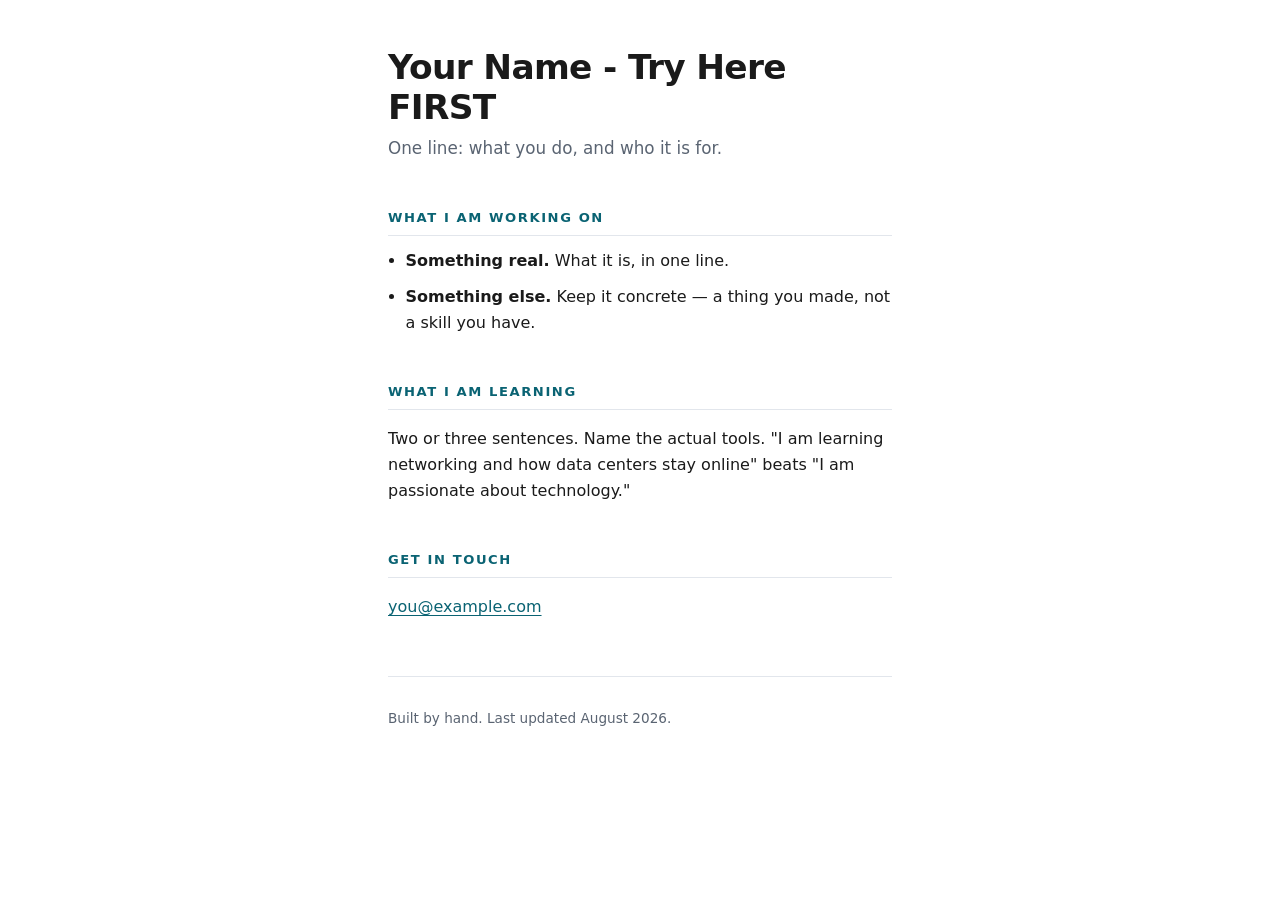
==== index.html @ 91323cbd "Initial commit" ====
<!doctype html>
<html lang="en">

<head>
  <meta charset="utf-8">
  <meta name="viewport" content="width=device-width, initial-scale=1">

  <!-- CHANGE THIS. It is the name on the browser tab, and it is what Google shows. -->
  <title>Your Name — what you build Test</title>

  <!-- CHANGE THIS TOO. One sentence. It is what shows under your link when someone shares it. -->
  <meta name="description" content="One sentence about who you are and what you make.">

  <link rel="stylesheet" href="styles.css">
</head>

<body>

  <header>
    <!-- Exactly ONE h1 on the page. It is your name. -->
    <h1>Your Name - Try Here FIRST</h1>
    <p class="tagline">One line: what you do, and who it is for.</p>
  </header>

  <main>

    <section>
      <h2>What I am working on</h2>
      <ul>
        <li><strong>Something real.</strong> What it is, in one line.</li>
        <li><strong>Something else.</strong> Keep it concrete — a thing you made, not a skill you have.</li>
      </ul>
    </section>

    <section>
      <h2>What I am learning</h2>
      <p>
        Two or three sentences. Name the actual tools. "I am learning networking and how data
        centers stay online" beats "I am passionate about technology."
      </p>
    </section>

    <section>
      <h2>Get in touch</h2>
      <!--
        Put an email you will still control after graduation. If you only have the school one
        today, that is fine — put it in, and change it later. That is what commits are for.
      -->
      <p><a href="mailto:you@example.com">you@example.com</a></p>
    </section>

  </main>

  <footer>
    <p>Built by hand. Last updated <!-- change this when you change the page --> August 2026.</p>
  </footer>

</body>

</html>
---- styles.css ----
/* ============================================================
   styles.css — this is YOURS to change. That is the point.
   Every value below is a decision somebody made. Change one,
   commit, and look at what happened.
   ============================================================ */

/* The custom properties. Change a colour ONCE here and it
   changes everywhere it is used further down. */
:root {
  --ink:        #1a1a1a;   /* body text */
  --muted:      #5a6472;   /* quieter text */
  --accent:     #0a6373;   /* links and rules — make this yours */
  --paper:      #ffffff;
  --line:       #e2e6ec;
  --measure:    34rem;     /* how wide a line of text gets before it wraps */
}

/* A sensible reset. Without border-box, padding makes boxes
   wider than you asked for, and nothing lines up. */
*, *::before, *::after { box-sizing: border-box; }

body {
  margin: 0 auto;
  padding: 3rem 1.25rem 4rem;
  max-width: var(--measure);
  background: var(--paper);
  color: var(--ink);
  font: 1rem/1.65 system-ui, -apple-system, "Segoe UI", Roboto, sans-serif;
}

h1 {
  margin: 0;
  font-size: 2.15rem;
  line-height: 1.15;
  letter-spacing: -0.02em;
}

.tagline {
  margin: 0.5rem 0 0;
  color: var(--muted);
  font-size: 1.05rem;
}

h2 {
  margin: 2.75rem 0 0.75rem;
  padding-bottom: 0.4rem;
  border-bottom: 1px solid var(--line);
  font-size: 0.82rem;
  font-weight: 700;
  letter-spacing: 0.12em;
  text-transform: uppercase;
  color: var(--accent);
}

ul { margin: 0; padding-left: 1.1rem; }
li { margin-bottom: 0.6rem; }

a {
  color: var(--accent);
  text-underline-offset: 3px;
}
a:hover { text-decoration: none; }

footer {
  margin-top: 3.5rem;
  padding-top: 1rem;
  border-top: 1px solid var(--line);
  color: var(--muted);
  font-size: 0.85rem;
}

/* Someone reading this on a phone is the common case, not the
   edge case. Test it there before you call the page done. */
@media (max-width: 30rem) {
  body { padding-top: 2rem; }
  h1   { font-size: 1.8rem; }
}
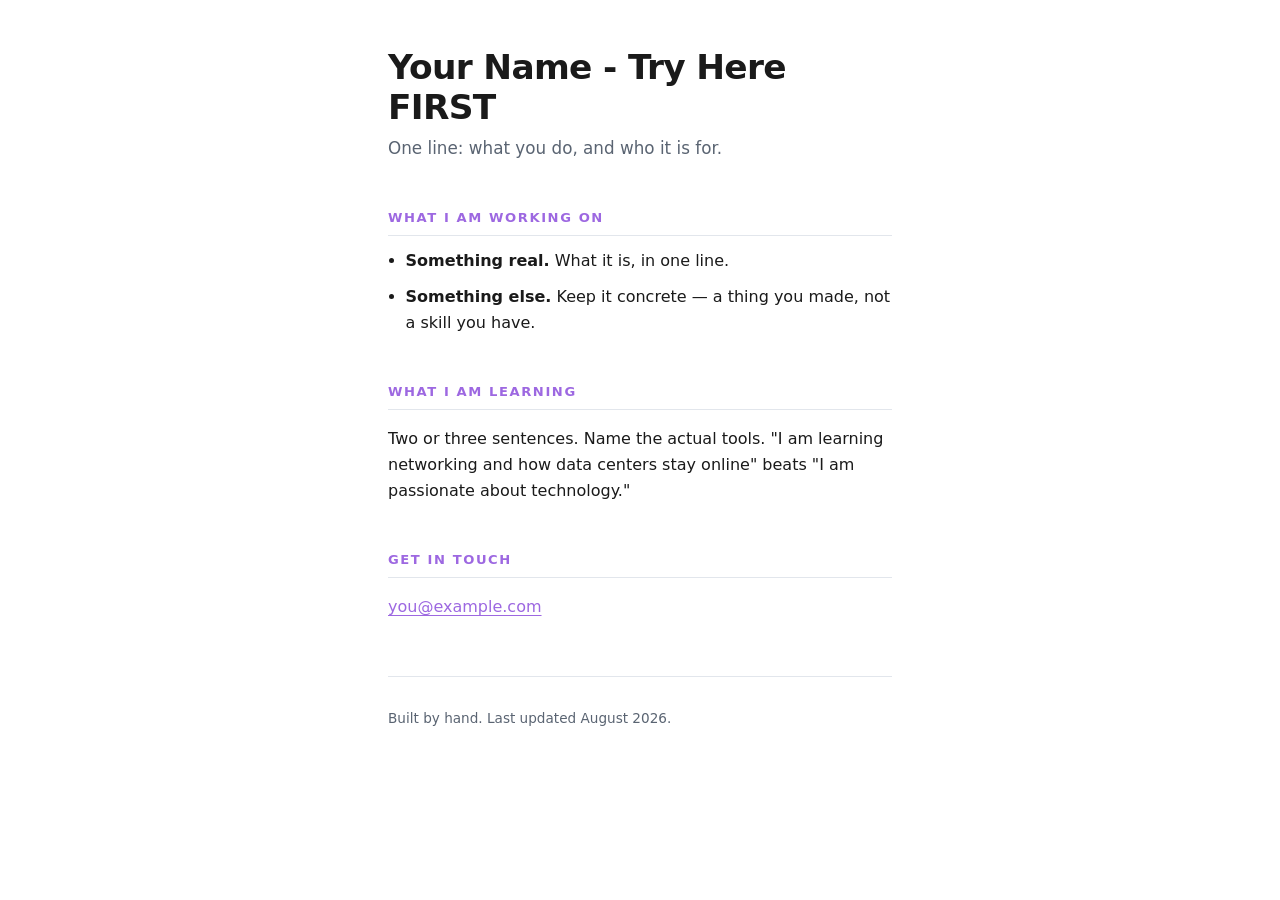
==== commit 01aacd3b: "Changed name on home page" ====
--- a/index.html
+++ b/index.html
@@ -6,7 +6,7 @@
   <meta name="viewport" content="width=device-width, initial-scale=1">
 
   <!-- CHANGE THIS. It is the name on the browser tab, and it is what Google shows. -->
-  <title>Your Name — what you build Test</title>
+  <title>Ivana — what you build Test</title>
 
   <!-- CHANGE THIS TOO. One sentence. It is what shows under your link when someone shares it. -->
   <meta name="description" content="One sentence about who you are and what you make.">
--- a/styles.css
+++ b/styles.css
@@ -9,7 +9,7 @@
 :root {
   --ink:        #1a1a1a;   /* body text */
   --muted:      #5a6472;   /* quieter text */
-  --accent:     #0a6373;   /* links and rules — make this yours */
+  --accent:     #9d68e1;   /* links and rules — make this yours */
   --paper:      #ffffff;
   --line:       #e2e6ec;
   --measure:    34rem;     /* how wide a line of text gets before it wraps */
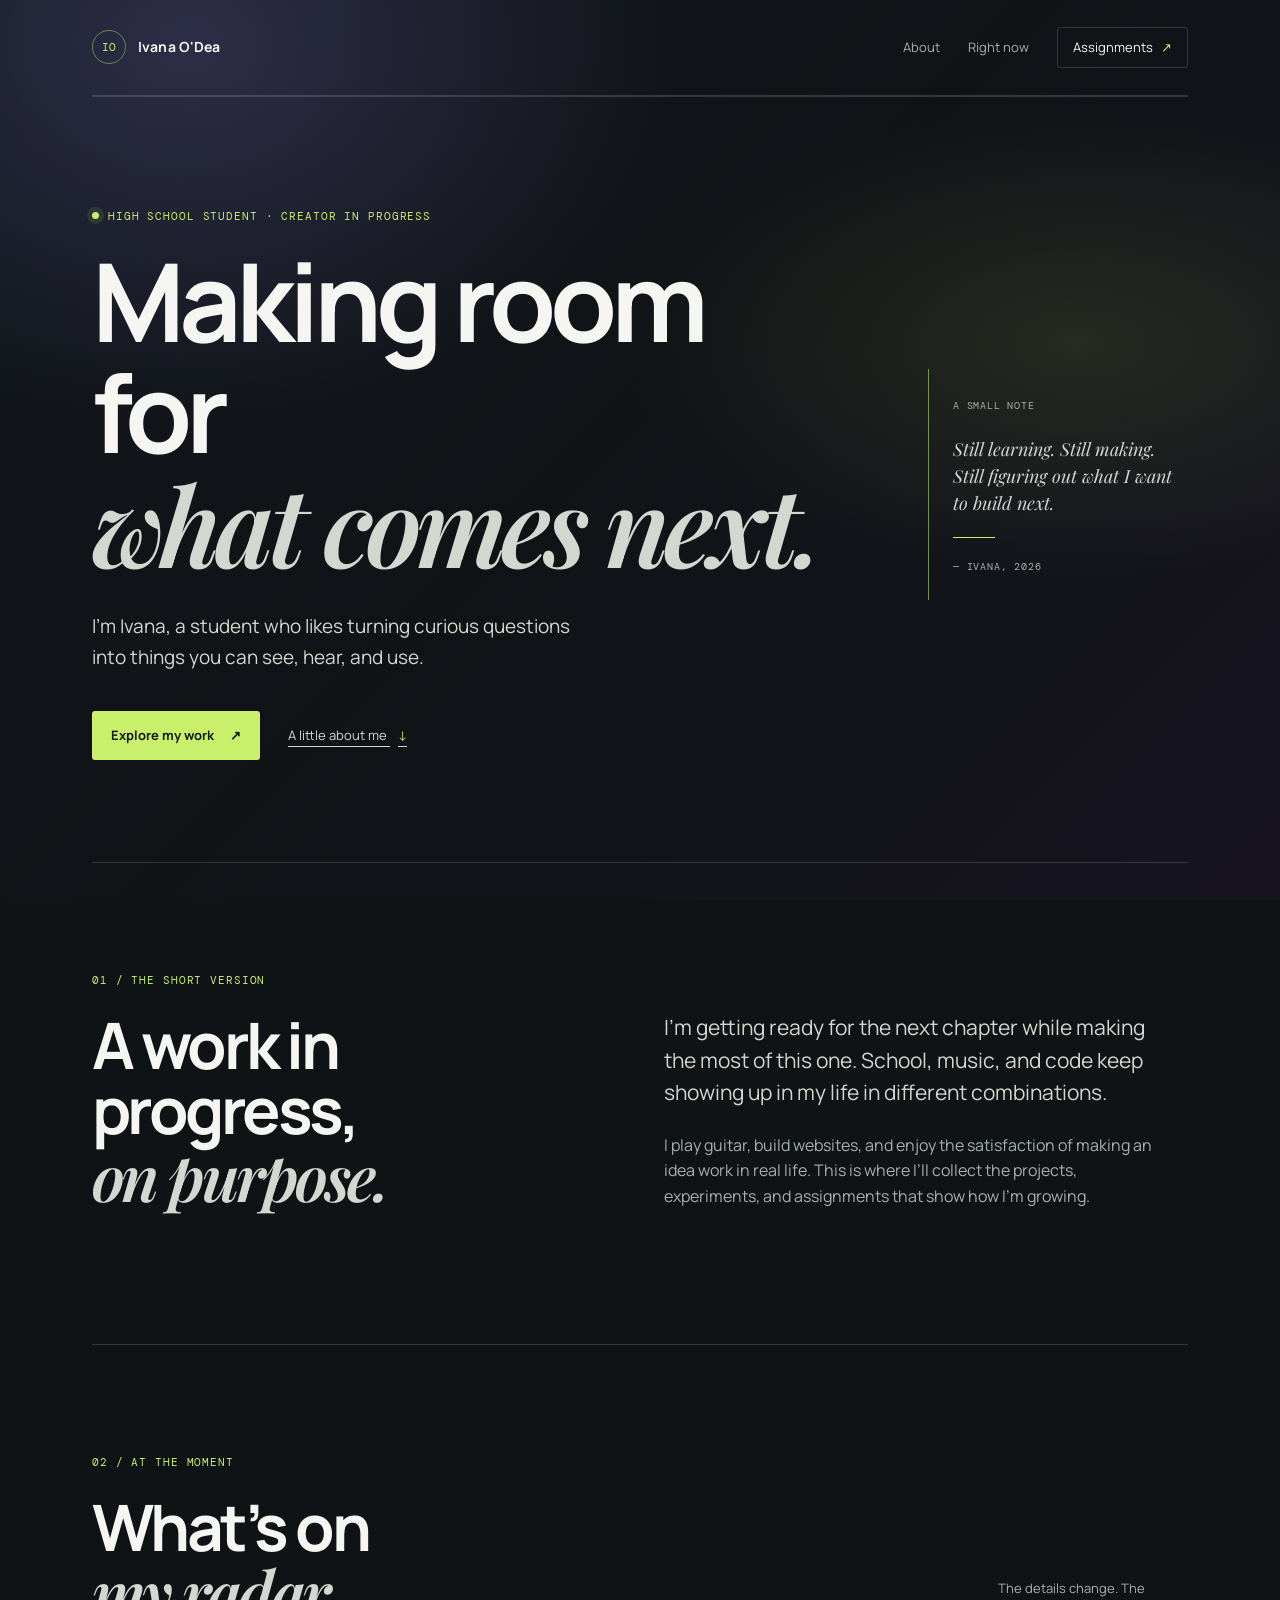
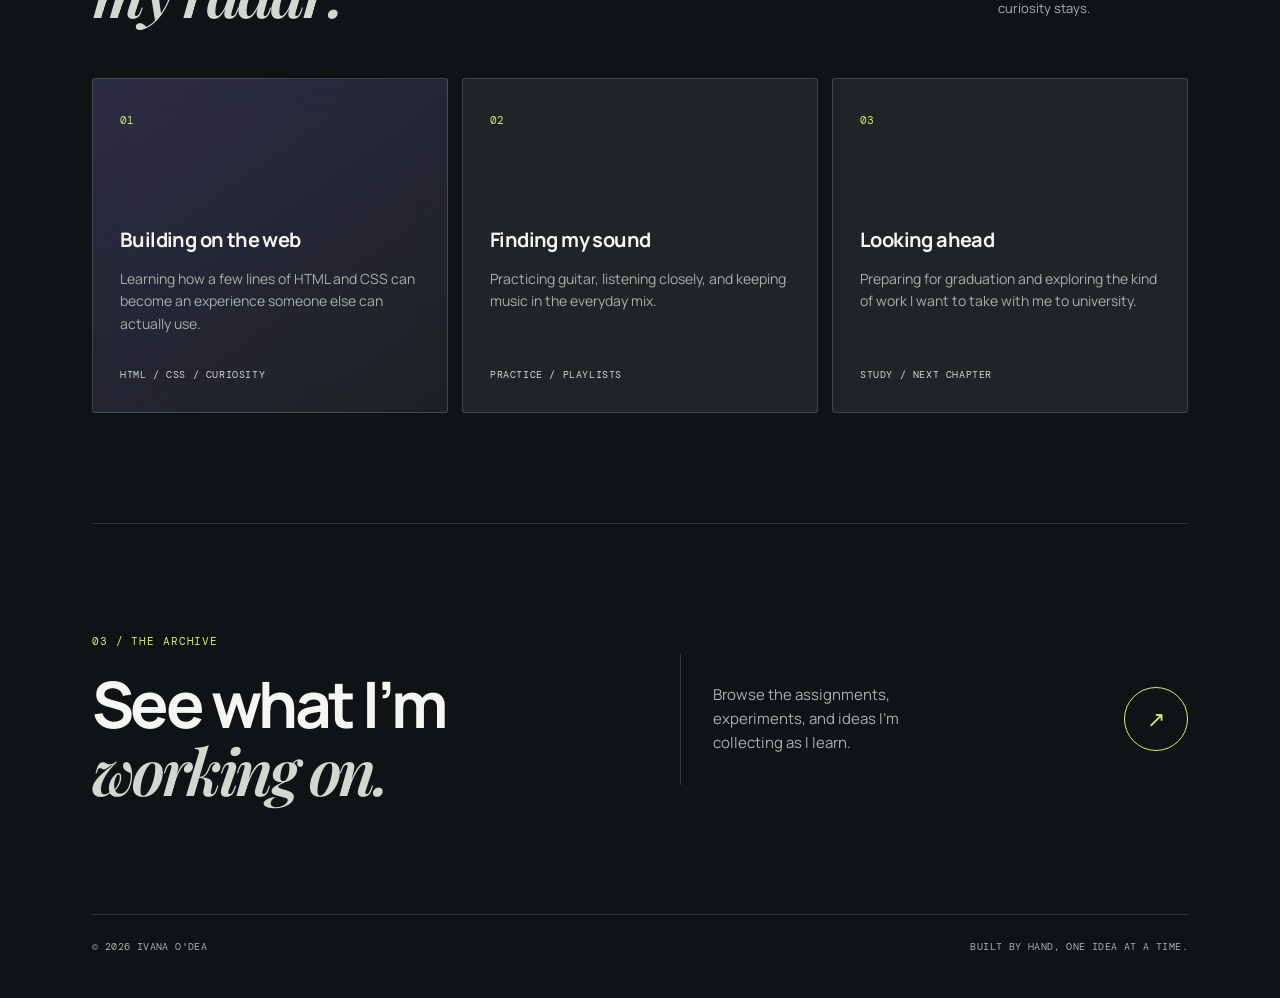
==== commit 9479a7a3: "added liquid class" ====
--- a/index.html
+++ b/index.html
@@ -5,55 +5,110 @@
   <meta charset="utf-8">
   <meta name="viewport" content="width=device-width, initial-scale=1">
 
-  <!-- CHANGE THIS. It is the name on the browser tab, and it is what Google shows. -->
-  <title>Ivana — what you build Test</title>
+  <title>Ivana O'Dea | Student, creator, and lifelong learner</title>
 
-  <!-- CHANGE THIS TOO. One sentence. It is what shows under your link when someone shares it. -->
-  <meta name="description" content="One sentence about who you are and what you make.">
+  <meta name="description"
+    content="The personal portfolio of Ivana O'Dea: a high school student exploring code, music, and creative work.">
 
   <link rel="stylesheet" href="styles.css">
 </head>
 
 <body>
+  <div class="page-shell">
+    <nav class="site-nav" aria-label="Main navigation">
+      <a class="brand" href="index.html" aria-label="Ivana O'Dea home">
+        <span class="brand-mark">IO</span>
+        <span>Ivana O'Dea</span>
+      </a>
+      <div class="nav-links">
+        <a href="#about">About</a>
+        <a href="#now">Right now</a>
+        <a class="nav-cta" href="assignments/index.html">Assignments <span aria-hidden="true">↗</span></a>
+      </div>
+    </nav>
 
-  <header>
-    <!-- Exactly ONE h1 on the page. It is your name. -->
-    <h1>Your Name - Try Here FIRST</h1>
-    <p class="tagline">One line: what you do, and who it is for.</p>
-  </header>
+    <main>
+      <section class="hero" aria-labelledby="hero-title">
+        <div class="hero-copy">
+          <p class="kicker"><span class="status-dot"></span> High school student · creator in progress</p>
+          <h1 id="hero-title">Making room for<br><em>what comes next.</em></h1>
+          <p class="hero-intro">I'm Ivana, a student who likes turning curious questions into things you can see, hear,
+            and use.</p>
+          <div class="hero-actions">
+            <a class="button button-primary" href="assignments/index.html">Explore my work <span
+                aria-hidden="true">↗</span></a>
+            <a class="text-link" href="#about">A little about me <span aria-hidden="true">↓</span></a>
+          </div>
+        </div>
+        <aside class="hero-note" aria-label="Personal note">
+          <span class="note-label">A small note</span>
+          <p>Still learning. Still making. Still figuring out what I want to build next.</p>
+          <span class="note-line"></span>
+          <span class="note-signoff">— Ivana, 2026</span>
+        </aside>
+      </section>
 
-  <main>
+      <section class="about-section" id="about" aria-labelledby="about-title">
+        <div class="section-heading">
+          <p class="kicker">01 / The short version</p>
+          <h2 id="about-title">A work in progress,<br><em>on purpose.</em></h2>
+        </div>
+        <div class="about-copy">
+          <p class="large-copy">I'm getting ready for the next chapter while making the most of this one. School, music,
+            and code keep showing up in my life in different combinations.</p>
+          <p>I play guitar, build websites, and enjoy the satisfaction of making an idea work in real life. This is
+            where I’ll collect the projects, experiments, and assignments that show how I’m growing.</p>
+        </div>
+      </section>
 
-    <section>
-      <h2>What I am working on</h2>
-      <ul>
-        <li><strong>Something real.</strong> What it is, in one line.</li>
-        <li><strong>Something else.</strong> Keep it concrete — a thing you made, not a skill you have.</li>
-      </ul>
-    </section>
+      <section class="now-section" id="now" aria-labelledby="now-title">
+        <div class="section-heading split-heading">
+          <div>
+            <p class="kicker">02 / At the moment</p>
+            <h2 id="now-title">What’s on<br><em>my radar.</em></h2>
+          </div>
+          <p class="section-aside">The details change. The curiosity stays.</p>
+        </div>
+        <div class="now-grid">
+          <article class="glass-card featured-card">
+            <span class="card-number">01</span>
+            <h3>Building on the web</h3>
+            <p>Learning how a few lines of HTML and CSS can become an experience someone else can actually use.</p>
+            <span class="card-tag">HTML / CSS / curiosity</span>
+          </article>
+          <article class="glass-card">
+            <span class="card-number">02</span>
+            <h3>Finding my sound</h3>
+            <p>Practicing guitar, listening closely, and keeping music in the everyday mix.</p>
+            <span class="card-tag">Practice / playlists</span>
+          </article>
+          <article class="glass-card">
+            <span class="card-number">03</span>
+            <h3>Looking ahead</h3>
+            <p>Preparing for graduation and exploring the kind of work I want to take with me to university.</p>
+            <span class="card-tag">Study / next chapter</span>
+          </article>
+        </div>
+      </section>
 
-    <section>
-      <h2>What I am learning</h2>
-      <p>
-        Two or three sentences. Name the actual tools. "I am learning networking and how data
-        centers stay online" beats "I am passionate about technology."
-      </p>
-    </section>
+      <section class="assignments-panel" aria-labelledby="assignments-title">
+        <div>
+          <p class="kicker">03 / The archive</p>
+          <h2 id="assignments-title">See what I’m<br><em>working on.</em></h2>
+        </div>
+        <div class="archive-action">
+          <p>Browse the assignments, experiments, and ideas I’m collecting as I learn.</p>
+          <a class="round-link" href="assignments/index.html" aria-label="Open assignments"><span
+              aria-hidden="true">↗</span></a>
+        </div>
+      </section>
+    </main>
 
-    <section>
-      <h2>Get in touch</h2>
-      <!--
-        Put an email you will still control after graduation. If you only have the school one
-        today, that is fine — put it in, and change it later. That is what commits are for.
-      -->
-      <p><a href="mailto:you@example.com">you@example.com</a></p>
-    </section>
-
-  </main>
-
-  <footer>
-    <p>Built by hand. Last updated <!-- change this when you change the page --> August 2026.</p>
-  </footer>
+    <footer>
+      <p>© 2026 Ivana O'Dea</p>
+      <p>Built by hand, one idea at a time.</p>
+    </footer>
+  </div>
 
 </body>
 
--- a/styles.css
+++ b/styles.css
@@ -1,77 +1,503 @@
-/* ============================================================
-   styles.css — this is YOURS to change. That is the point.
-   Every value below is a decision somebody made. Change one,
-   commit, and look at what happened.
-   ============================================================ */
-
-/* The custom properties. Change a colour ONCE here and it
-   changes everywhere it is used further down. */
+@import url('https://fonts.googleapis.com/css2?family=DM+Mono:wght@400;500&family=Manrope:wght@400;500;600;700;800&family=Playfair+Display:ital,wght@0,600;1,600&display=swap');
+
 :root {
-  --ink:        #1a1a1a;   /* body text */
-  --muted:      #5a6472;   /* quieter text */
-  --accent:     #9d68e1;   /* links and rules — make this yours */
-  --paper:      #ffffff;
-  --line:       #e2e6ec;
-  --measure:    34rem;     /* how wide a line of text gets before it wraps */
-}
-
-/* A sensible reset. Without border-box, padding makes boxes
-   wider than you asked for, and nothing lines up. */
-*, *::before, *::after { box-sizing: border-box; }
+  --ink: #f5f6f2;
+  --muted: #a8b0aa;
+  --soft: #d2d7cf;
+  --accent: #c9f06b;
+  --violet: #9f8cff;
+  --line: rgba(235, 241, 226, .16);
+  --glass: rgba(255, 255, 255, .075);
+  --max: 1160px;
+}
+
+*,
+*::before,
+*::after {
+  box-sizing: border-box;
+}
+
+html {
+  scroll-behavior: smooth;
+}
 
 body {
+  margin: 0;
+  min-width: 320px;
+  background: #101316;
+  color: var(--ink);
+  font: 16px/1.6 'Manrope', sans-serif;
+}
+
+body::before {
+  position: fixed;
+  z-index: -1;
+  inset: 0;
+  content: '';
+  background: radial-gradient(ellipse at 15% 5%, rgba(159, 140, 255, .2), transparent 32%), radial-gradient(ellipse at 84% 38%, rgba(201, 240, 107, .1), transparent 30%), linear-gradient(135deg, #11161b 0%, #101316 48%, #171420 100%);
+}
+
+a {
+  color: inherit;
+}
+
+.page-shell {
+  max-width: var(--max);
   margin: 0 auto;
-  padding: 3rem 1.25rem 4rem;
-  max-width: var(--measure);
-  background: var(--paper);
+  padding: 0 32px;
+}
+
+.site-nav {
+  display: flex;
+  align-items: center;
+  justify-content: space-between;
+  padding: 27px 0;
+  border-bottom: 1px solid var(--line);
+}
+
+.brand,
+.nav-links,
+.hero-actions,
+.kicker,
+.archive-action,
+footer {
+  display: flex;
+  align-items: center;
+}
+
+.brand {
+  gap: 12px;
+  font-size: 14px;
+  font-weight: 700;
+  text-decoration: none;
+  letter-spacing: .01em;
+}
+
+.brand-mark {
+  display: grid;
+  width: 34px;
+  height: 34px;
+  place-items: center;
+  border: 1px solid rgba(201, 240, 107, .45);
+  border-radius: 50%;
+  color: var(--accent);
+  font: 11px 'DM Mono', monospace;
+}
+
+.nav-links {
+  gap: 28px;
+  color: var(--muted);
+  font-size: 13px;
+}
+
+.nav-links a {
+  text-decoration: none;
+  transition: color .2s ease;
+}
+
+.nav-links a:hover {
   color: var(--ink);
-  font: 1rem/1.65 system-ui, -apple-system, "Segoe UI", Roboto, sans-serif;
+}
+
+.nav-links .nav-cta {
+  padding: 9px 15px;
+  border: 1px solid var(--line);
+  border-radius: 3px;
+  color: var(--ink);
+}
+
+.nav-cta span {
+  margin-left: 5px;
+  color: var(--accent);
+}
+
+.hero {
+  display: grid;
+  grid-template-columns: minmax(0, 1fr) 260px;
+  gap: 80px;
+  align-items: end;
+  min-height: 630px;
+  padding: 112px 0 102px;
+}
+
+.kicker {
+  gap: 9px;
+  margin: 0 0 23px;
+  color: var(--accent);
+  font: 11px 'DM Mono', monospace;
+  letter-spacing: .08em;
+  text-transform: uppercase;
+}
+
+.status-dot {
+  width: 7px;
+  height: 7px;
+  border-radius: 50%;
+  background: var(--accent);
+  box-shadow: 0 0 0 5px rgba(201, 240, 107, .1);
+}
+
+h1,
+h2,
+h3,
+p {
+  margin-top: 0;
+}
+
+h1,
+h2 {
+  margin-bottom: 28px;
+  font-weight: 700;
+  line-height: 1.02;
+  letter-spacing: -.055em;
 }
 
 h1 {
+  max-width: 800px;
+  font-size: clamp(3.5rem, 8.5vw, 7.5rem);
+}
+
+h2 {
+  font-size: clamp(2.8rem, 5vw, 5rem);
+}
+
+em {
+  color: var(--soft);
+  font-family: 'Playfair Display', Georgia, serif;
+  font-weight: 600;
+}
+
+.hero-intro {
+  max-width: 510px;
+  margin-bottom: 38px;
+  color: var(--soft);
+  font-size: 19px;
+  line-height: 1.65;
+}
+
+.hero-actions {
+  gap: 28px;
+  flex-wrap: wrap;
+}
+
+.button {
+  display: inline-flex;
+  align-items: center;
+  gap: 16px;
+  padding: 14px 19px;
+  border-radius: 3px;
+  font-weight: 700;
+  font-size: 13px;
+  text-decoration: none;
+  transition: transform .2s ease, background .2s ease;
+}
+
+.button:hover,
+.round-link:hover {
+  transform: translateY(-3px);
+}
+
+.button-primary {
+  background: var(--accent);
+  color: #121611;
+}
+
+.button-primary:hover {
+  background: #e0fb91;
+}
+
+.text-link {
+  color: var(--soft);
+  font-size: 13px;
+  text-underline-offset: 6px;
+}
+
+.text-link span {
+  margin-left: 8px;
+  color: var(--accent);
+  text-decoration: none;
+}
+
+.hero-note {
+  align-self: center;
+  padding: 22px 0 22px 24px;
+  border-left: 1px solid rgba(201, 240, 107, .55);
+}
+
+.note-label,
+.note-signoff {
+  color: var(--muted);
+  font: 10px 'DM Mono', monospace;
+  letter-spacing: .08em;
+  text-transform: uppercase;
+}
+
+.hero-note p {
+  margin: 20px 0;
+  color: var(--soft);
+  font: italic 18px/1.5 'Playfair Display', Georgia, serif;
+}
+
+.note-line {
+  display: block;
+  width: 42px;
+  height: 1px;
+  margin-bottom: 14px;
+  background: var(--accent);
+}
+
+section {
+  border-top: 1px solid var(--line);
+}
+
+.about-section,
+.now-section,
+.assignments-panel {
+  padding: 110px 0;
+}
+
+.about-section {
+  display: grid;
+  grid-template-columns: .9fr 1fr;
+  gap: 100px;
+}
+
+.section-heading .kicker {
+  margin-bottom: 25px;
+}
+
+.section-heading h2 {
+  margin-bottom: 0;
+}
+
+.about-copy {
+  max-width: 500px;
+  padding-top: 38px;
+  color: var(--muted);
+}
+
+.about-copy p {
+  margin-bottom: 24px;
+}
+
+.about-copy .large-copy {
+  color: var(--soft);
+  font-size: 21px;
+  line-height: 1.55;
+}
+
+.split-heading {
+  display: flex;
+  align-items: end;
+  justify-content: space-between;
+  gap: 30px;
+  margin-bottom: 52px;
+}
+
+.section-aside {
+  max-width: 190px;
+  margin: 0 0 7px;
+  color: var(--muted);
+  font-size: 13px;
+}
+
+.now-grid {
+  display: grid;
+  grid-template-columns: repeat(3, 1fr);
+  gap: 14px;
+}
+
+.glass-card {
+  min-height: 300px;
+  padding: 27px;
+  background: var(--glass);
+  border: 1px solid var(--line);
+  border-radius: 3px;
+  backdrop-filter: blur(17px);
+  transition: border-color .25s ease, transform .25s ease;
+}
+
+.glass-card:hover {
+  border-color: rgba(201, 240, 107, .55);
+  transform: translateY(-5px);
+}
+
+.featured-card {
+  background: linear-gradient(145deg, rgba(159, 140, 255, .2), rgba(255, 255, 255, .06));
+}
+
+.card-number {
+  color: var(--accent);
+  font: 11px 'DM Mono', monospace;
+}
+
+.glass-card h3 {
+  margin: 92px 0 12px;
+  font-size: 20px;
+  letter-spacing: -.03em;
+}
+
+.glass-card p {
+  min-height: 78px;
+  color: var(--muted);
+  font-size: 14px;
+  line-height: 1.6;
+}
+
+.card-tag {
+  color: var(--soft);
+  font: 10px 'DM Mono', monospace;
+  letter-spacing: .06em;
+  text-transform: uppercase;
+}
+
+.assignments-panel {
+  display: grid;
+  grid-template-columns: 1fr 1fr;
+  gap: 80px;
+  align-items: center;
+  border-bottom: 1px solid var(--line);
+}
+
+.assignments-panel h2 {
+  margin-bottom: 0;
+}
+
+.archive-action {
+  justify-content: space-between;
+  gap: 25px;
+  padding: 30px 0 30px 32px;
+  border-left: 1px solid var(--line);
+}
+
+.archive-action p {
+  max-width: 250px;
   margin: 0;
-  font-size: 2.15rem;
-  line-height: 1.15;
-  letter-spacing: -0.02em;
-}
-
-.tagline {
-  margin: 0.5rem 0 0;
-  color: var(--muted);
-  font-size: 1.05rem;
-}
-
-h2 {
-  margin: 2.75rem 0 0.75rem;
-  padding-bottom: 0.4rem;
-  border-bottom: 1px solid var(--line);
-  font-size: 0.82rem;
-  font-weight: 700;
-  letter-spacing: 0.12em;
+  color: var(--muted);
+  font-size: 15px;
+}
+
+.round-link {
+  display: grid;
+  flex: 0 0 auto;
+  width: 64px;
+  height: 64px;
+  place-items: center;
+  border: 1px solid var(--accent);
+  border-radius: 50%;
+  color: var(--accent);
+  font-size: 22px;
+  text-decoration: none;
+  transition: transform .2s ease, background .2s ease;
+}
+
+.round-link:hover {
+  background: rgba(201, 240, 107, .1);
+}
+
+footer {
+  justify-content: space-between;
+  padding: 25px 0 35px;
+  color: var(--muted);
+  font: 10px 'DM Mono', monospace;
+  letter-spacing: .04em;
   text-transform: uppercase;
-  color: var(--accent);
-}
-
-ul { margin: 0; padding-left: 1.1rem; }
-li { margin-bottom: 0.6rem; }
-
-a {
-  color: var(--accent);
-  text-underline-offset: 3px;
-}
-a:hover { text-decoration: none; }
-
-footer {
-  margin-top: 3.5rem;
-  padding-top: 1rem;
-  border-top: 1px solid var(--line);
-  color: var(--muted);
-  font-size: 0.85rem;
-}
-
-/* Someone reading this on a phone is the common case, not the
-   edge case. Test it there before you call the page done. */
-@media (max-width: 30rem) {
-  body { padding-top: 2rem; }
-  h1   { font-size: 1.8rem; }
-}
+}
+
+@media (max-width: 760px) {
+  .page-shell {
+    padding: 0 20px;
+  }
+
+  .nav-links {
+    gap: 14px;
+  }
+
+  .nav-links a:not(.nav-cta) {
+    display: none;
+  }
+
+  .hero {
+    grid-template-columns: 1fr;
+    gap: 45px;
+    min-height: auto;
+    padding: 90px 0 85px;
+  }
+
+  .hero-note {
+    justify-self: start;
+    max-width: 300px;
+  }
+
+  .about-section,
+  .assignments-panel {
+    grid-template-columns: 1fr;
+    gap: 25px;
+    padding: 78px 0;
+  }
+
+  .about-copy {
+    padding-top: 10px;
+  }
+
+  .now-section {
+    padding: 78px 0;
+  }
+
+  .now-grid {
+    grid-template-columns: 1fr;
+  }
+
+  .glass-card {
+    min-height: 0;
+  }
+
+  .glass-card h3 {
+    margin-top: 45px;
+  }
+
+  .split-heading {
+    display: block;
+    margin-bottom: 32px;
+  }
+
+  .section-aside {
+    margin-top: 25px;
+  }
+
+  .archive-action {
+    padding: 25px 0 0;
+    border-left: 0;
+    border-top: 1px solid var(--line);
+  }
+}
+
+@media (max-width: 420px) {
+  h1 {
+    font-size: 3.25rem;
+  }
+
+  h2 {
+    font-size: 2.65rem;
+  }
+
+  footer {
+    display: block;
+  }
+
+  footer p:last-child {
+    margin-bottom: 0;
+  }
+}
+
+@media (prefers-reduced-motion: reduce) {
+  html {
+    scroll-behavior: auto;
+  }
+
+  *,
+  *::before,
+  *::after {
+    transition: none !important;
+  }
+}
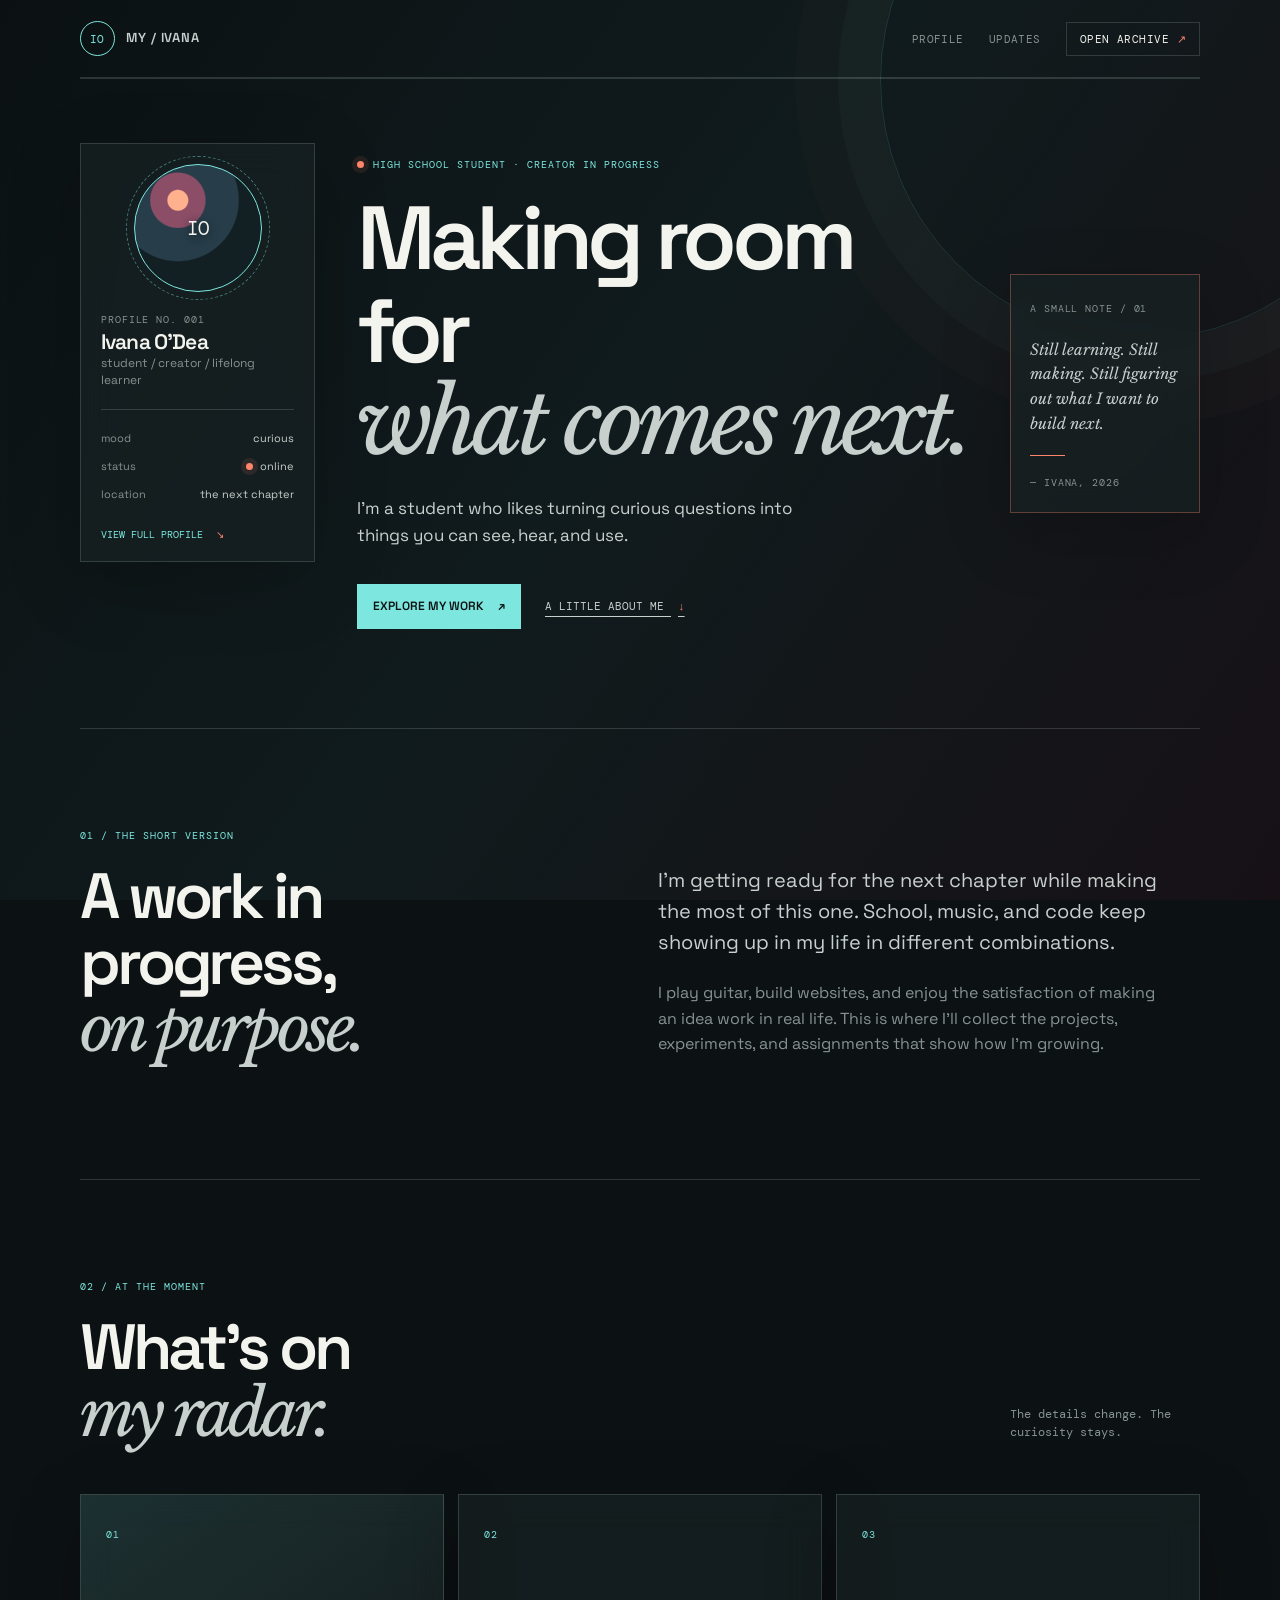
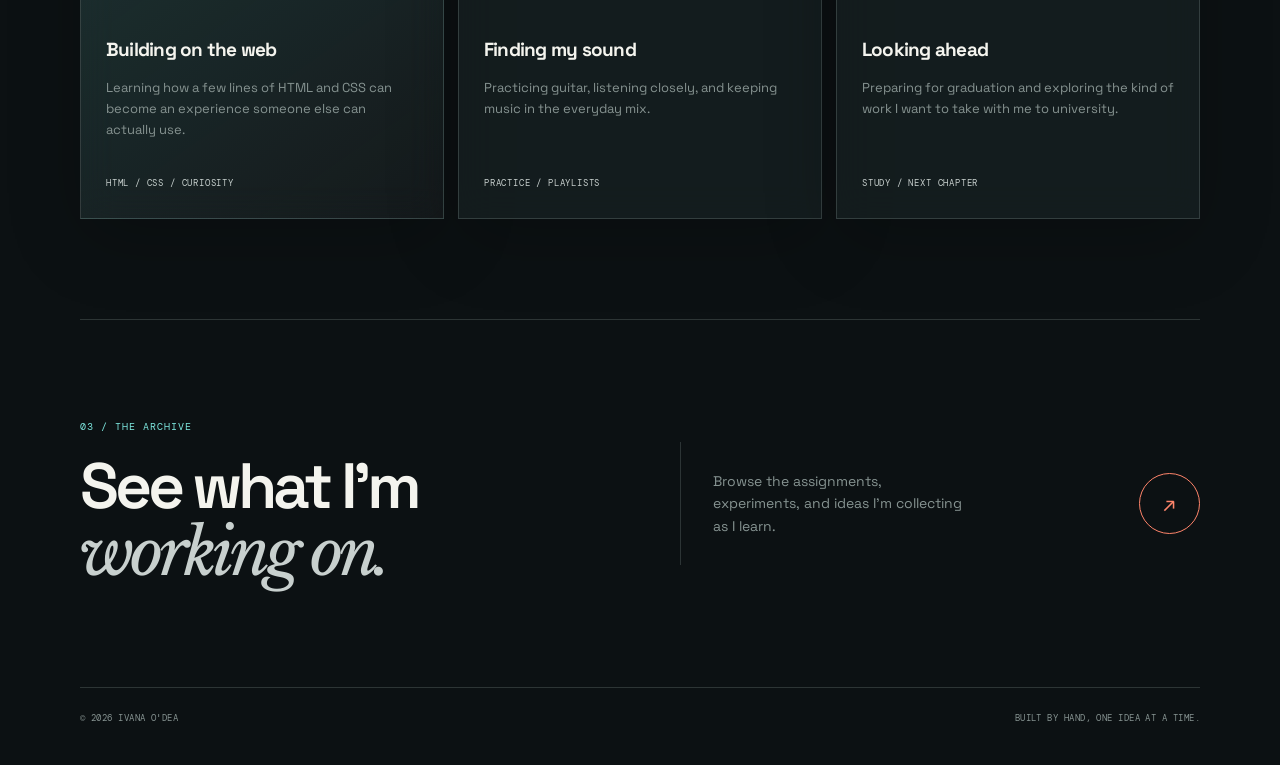
==== commit ae0952a8: "Refresh Ivana profile pages" ====
--- a/index.html
+++ b/index.html
@@ -18,34 +18,47 @@
     <nav class="site-nav" aria-label="Main navigation">
       <a class="brand" href="index.html" aria-label="Ivana O'Dea home">
         <span class="brand-mark">IO</span>
-        <span>Ivana O'Dea</span>
+        <span>my / ivana</span>
       </a>
       <div class="nav-links">
-        <a href="#about">About</a>
-        <a href="#now">Right now</a>
-        <a class="nav-cta" href="assignments/index.html">Assignments <span aria-hidden="true">↗</span></a>
+        <a href="#about">profile</a>
+        <a href="#now">updates</a>
+        <a class="nav-cta" href="assignments/index.html">open archive <span aria-hidden="true">↗</span></a>
       </div>
     </nav>
 
     <main>
       <section class="hero" aria-labelledby="hero-title">
-        <div class="hero-copy">
-          <p class="kicker"><span class="status-dot"></span> High school student · creator in progress</p>
-          <h1 id="hero-title">Making room for<br><em>what comes next.</em></h1>
-          <p class="hero-intro">I'm Ivana, a student who likes turning curious questions into things you can see, hear,
-            and use.</p>
-          <div class="hero-actions">
-            <a class="button button-primary" href="assignments/index.html">Explore my work <span
-                aria-hidden="true">↗</span></a>
-            <a class="text-link" href="#about">A little about me <span aria-hidden="true">↓</span></a>
+        <aside class="profile-card glass-panel" aria-label="Profile summary">
+          <div class="profile-photo" aria-hidden="true"><span>IO</span></div>
+          <p class="profile-label">profile no. 001</p>
+          <h2>Ivana O'Dea</h2>
+          <p class="profile-role">student / creator / lifelong learner</p>
+          <div class="profile-rule"></div>
+          <dl class="profile-meta">
+            <div><dt>mood</dt><dd>curious</dd></div>
+            <div><dt>status</dt><dd><span class="status-dot"></span> online</dd></div>
+            <div><dt>location</dt><dd>the next chapter</dd></div>
+          </dl>
+          <a class="profile-link" href="#about">view full profile <span aria-hidden="true">↘</span></a>
+        </aside>
+        <div class="hero-stage">
+          <div class="hero-copy">
+            <p class="kicker"><span class="status-dot"></span> High school student · creator in progress</p>
+            <h1 id="hero-title">Making room for<br><em>what comes next.</em></h1>
+            <p class="hero-intro">I'm a student who likes turning curious questions into things you can see, hear, and use.</p>
+            <div class="hero-actions">
+              <a class="button button-primary" href="assignments/index.html">explore my work <span aria-hidden="true">↗</span></a>
+              <a class="text-link" href="#about">a little about me <span aria-hidden="true">↓</span></a>
+            </div>
           </div>
+          <aside class="hero-note glass-panel" aria-label="Personal note">
+            <span class="note-label">a small note / 01</span>
+            <p>Still learning. Still making. Still figuring out what I want to build next.</p>
+            <span class="note-line"></span>
+            <span class="note-signoff">— Ivana, 2026</span>
+          </aside>
         </div>
-        <aside class="hero-note" aria-label="Personal note">
-          <span class="note-label">A small note</span>
-          <p>Still learning. Still making. Still figuring out what I want to build next.</p>
-          <span class="note-line"></span>
-          <span class="note-signoff">— Ivana, 2026</span>
-        </aside>
       </section>
 
       <section class="about-section" id="about" aria-labelledby="about-title">
--- a/styles.css
+++ b/styles.css
@@ -1,503 +1,89 @@
-@import url('https://fonts.googleapis.com/css2?family=DM+Mono:wght@400;500&family=Manrope:wght@400;500;600;700;800&family=Playfair+Display:ital,wght@0,600;1,600&display=swap');
-
-:root {
-  --ink: #f5f6f2;
-  --muted: #a8b0aa;
-  --soft: #d2d7cf;
-  --accent: #c9f06b;
-  --violet: #9f8cff;
-  --line: rgba(235, 241, 226, .16);
-  --glass: rgba(255, 255, 255, .075);
-  --max: 1160px;
-}
-
-*,
-*::before,
-*::after {
-  box-sizing: border-box;
-}
-
-html {
-  scroll-behavior: smooth;
-}
-
-body {
-  margin: 0;
-  min-width: 320px;
-  background: #101316;
-  color: var(--ink);
-  font: 16px/1.6 'Manrope', sans-serif;
-}
-
-body::before {
-  position: fixed;
-  z-index: -1;
-  inset: 0;
-  content: '';
-  background: radial-gradient(ellipse at 15% 5%, rgba(159, 140, 255, .2), transparent 32%), radial-gradient(ellipse at 84% 38%, rgba(201, 240, 107, .1), transparent 30%), linear-gradient(135deg, #11161b 0%, #101316 48%, #171420 100%);
-}
-
-a {
-  color: inherit;
-}
-
-.page-shell {
-  max-width: var(--max);
-  margin: 0 auto;
-  padding: 0 32px;
-}
-
-.site-nav {
-  display: flex;
-  align-items: center;
-  justify-content: space-between;
-  padding: 27px 0;
-  border-bottom: 1px solid var(--line);
-}
-
-.brand,
-.nav-links,
-.hero-actions,
-.kicker,
-.archive-action,
-footer {
-  display: flex;
-  align-items: center;
-}
-
-.brand {
-  gap: 12px;
-  font-size: 14px;
-  font-weight: 700;
-  text-decoration: none;
-  letter-spacing: .01em;
-}
-
-.brand-mark {
-  display: grid;
-  width: 34px;
-  height: 34px;
-  place-items: center;
-  border: 1px solid rgba(201, 240, 107, .45);
-  border-radius: 50%;
-  color: var(--accent);
-  font: 11px 'DM Mono', monospace;
-}
-
-.nav-links {
-  gap: 28px;
-  color: var(--muted);
-  font-size: 13px;
-}
-
-.nav-links a {
-  text-decoration: none;
-  transition: color .2s ease;
-}
-
-.nav-links a:hover {
-  color: var(--ink);
-}
-
-.nav-links .nav-cta {
-  padding: 9px 15px;
-  border: 1px solid var(--line);
-  border-radius: 3px;
-  color: var(--ink);
-}
-
-.nav-cta span {
-  margin-left: 5px;
-  color: var(--accent);
-}
-
-.hero {
-  display: grid;
-  grid-template-columns: minmax(0, 1fr) 260px;
-  gap: 80px;
-  align-items: end;
-  min-height: 630px;
-  padding: 112px 0 102px;
-}
-
-.kicker {
-  gap: 9px;
-  margin: 0 0 23px;
-  color: var(--accent);
-  font: 11px 'DM Mono', monospace;
-  letter-spacing: .08em;
-  text-transform: uppercase;
-}
-
-.status-dot {
-  width: 7px;
-  height: 7px;
-  border-radius: 50%;
-  background: var(--accent);
-  box-shadow: 0 0 0 5px rgba(201, 240, 107, .1);
-}
-
-h1,
-h2,
-h3,
-p {
-  margin-top: 0;
-}
-
-h1,
-h2 {
-  margin-bottom: 28px;
-  font-weight: 700;
-  line-height: 1.02;
-  letter-spacing: -.055em;
-}
-
-h1 {
-  max-width: 800px;
-  font-size: clamp(3.5rem, 8.5vw, 7.5rem);
-}
-
-h2 {
-  font-size: clamp(2.8rem, 5vw, 5rem);
-}
-
-em {
-  color: var(--soft);
-  font-family: 'Playfair Display', Georgia, serif;
-  font-weight: 600;
-}
-
-.hero-intro {
-  max-width: 510px;
-  margin-bottom: 38px;
-  color: var(--soft);
-  font-size: 19px;
-  line-height: 1.65;
-}
-
-.hero-actions {
-  gap: 28px;
-  flex-wrap: wrap;
-}
-
-.button {
-  display: inline-flex;
-  align-items: center;
-  gap: 16px;
-  padding: 14px 19px;
-  border-radius: 3px;
-  font-weight: 700;
-  font-size: 13px;
-  text-decoration: none;
-  transition: transform .2s ease, background .2s ease;
-}
-
-.button:hover,
-.round-link:hover {
-  transform: translateY(-3px);
-}
-
-.button-primary {
-  background: var(--accent);
-  color: #121611;
-}
-
-.button-primary:hover {
-  background: #e0fb91;
-}
-
-.text-link {
-  color: var(--soft);
-  font-size: 13px;
-  text-underline-offset: 6px;
-}
-
-.text-link span {
-  margin-left: 8px;
-  color: var(--accent);
-  text-decoration: none;
-}
-
-.hero-note {
-  align-self: center;
-  padding: 22px 0 22px 24px;
-  border-left: 1px solid rgba(201, 240, 107, .55);
-}
-
-.note-label,
-.note-signoff {
-  color: var(--muted);
-  font: 10px 'DM Mono', monospace;
-  letter-spacing: .08em;
-  text-transform: uppercase;
-}
-
-.hero-note p {
-  margin: 20px 0;
-  color: var(--soft);
-  font: italic 18px/1.5 'Playfair Display', Georgia, serif;
-}
-
-.note-line {
-  display: block;
-  width: 42px;
-  height: 1px;
-  margin-bottom: 14px;
-  background: var(--accent);
-}
-
-section {
-  border-top: 1px solid var(--line);
-}
-
-.about-section,
-.now-section,
-.assignments-panel {
-  padding: 110px 0;
-}
-
-.about-section {
-  display: grid;
-  grid-template-columns: .9fr 1fr;
-  gap: 100px;
-}
-
-.section-heading .kicker {
-  margin-bottom: 25px;
-}
-
-.section-heading h2 {
-  margin-bottom: 0;
-}
-
-.about-copy {
-  max-width: 500px;
-  padding-top: 38px;
-  color: var(--muted);
-}
-
-.about-copy p {
-  margin-bottom: 24px;
-}
-
-.about-copy .large-copy {
-  color: var(--soft);
-  font-size: 21px;
-  line-height: 1.55;
-}
-
-.split-heading {
-  display: flex;
-  align-items: end;
-  justify-content: space-between;
-  gap: 30px;
-  margin-bottom: 52px;
-}
-
-.section-aside {
-  max-width: 190px;
-  margin: 0 0 7px;
-  color: var(--muted);
-  font-size: 13px;
-}
-
-.now-grid {
-  display: grid;
-  grid-template-columns: repeat(3, 1fr);
-  gap: 14px;
-}
-
-.glass-card {
-  min-height: 300px;
-  padding: 27px;
-  background: var(--glass);
-  border: 1px solid var(--line);
-  border-radius: 3px;
-  backdrop-filter: blur(17px);
-  transition: border-color .25s ease, transform .25s ease;
-}
-
-.glass-card:hover {
-  border-color: rgba(201, 240, 107, .55);
-  transform: translateY(-5px);
-}
-
-.featured-card {
-  background: linear-gradient(145deg, rgba(159, 140, 255, .2), rgba(255, 255, 255, .06));
-}
-
-.card-number {
-  color: var(--accent);
-  font: 11px 'DM Mono', monospace;
-}
-
-.glass-card h3 {
-  margin: 92px 0 12px;
-  font-size: 20px;
-  letter-spacing: -.03em;
-}
-
-.glass-card p {
-  min-height: 78px;
-  color: var(--muted);
-  font-size: 14px;
-  line-height: 1.6;
-}
-
-.card-tag {
-  color: var(--soft);
-  font: 10px 'DM Mono', monospace;
-  letter-spacing: .06em;
-  text-transform: uppercase;
-}
-
-.assignments-panel {
-  display: grid;
-  grid-template-columns: 1fr 1fr;
-  gap: 80px;
-  align-items: center;
-  border-bottom: 1px solid var(--line);
-}
-
-.assignments-panel h2 {
-  margin-bottom: 0;
-}
-
-.archive-action {
-  justify-content: space-between;
-  gap: 25px;
-  padding: 30px 0 30px 32px;
-  border-left: 1px solid var(--line);
-}
-
-.archive-action p {
-  max-width: 250px;
-  margin: 0;
-  color: var(--muted);
-  font-size: 15px;
-}
-
-.round-link {
-  display: grid;
-  flex: 0 0 auto;
-  width: 64px;
-  height: 64px;
-  place-items: center;
-  border: 1px solid var(--accent);
-  border-radius: 50%;
-  color: var(--accent);
-  font-size: 22px;
-  text-decoration: none;
-  transition: transform .2s ease, background .2s ease;
-}
-
-.round-link:hover {
-  background: rgba(201, 240, 107, .1);
-}
-
-footer {
-  justify-content: space-between;
-  padding: 25px 0 35px;
-  color: var(--muted);
-  font: 10px 'DM Mono', monospace;
-  letter-spacing: .04em;
-  text-transform: uppercase;
-}
-
-@media (max-width: 760px) {
-  .page-shell {
-    padding: 0 20px;
-  }
-
-  .nav-links {
-    gap: 14px;
-  }
-
-  .nav-links a:not(.nav-cta) {
-    display: none;
-  }
-
-  .hero {
-    grid-template-columns: 1fr;
-    gap: 45px;
-    min-height: auto;
-    padding: 90px 0 85px;
-  }
-
-  .hero-note {
-    justify-self: start;
-    max-width: 300px;
-  }
-
-  .about-section,
-  .assignments-panel {
-    grid-template-columns: 1fr;
-    gap: 25px;
-    padding: 78px 0;
-  }
-
-  .about-copy {
-    padding-top: 10px;
-  }
-
-  .now-section {
-    padding: 78px 0;
-  }
-
-  .now-grid {
-    grid-template-columns: 1fr;
-  }
-
-  .glass-card {
-    min-height: 0;
-  }
-
-  .glass-card h3 {
-    margin-top: 45px;
-  }
-
-  .split-heading {
-    display: block;
-    margin-bottom: 32px;
-  }
-
-  .section-aside {
-    margin-top: 25px;
-  }
-
-  .archive-action {
-    padding: 25px 0 0;
-    border-left: 0;
-    border-top: 1px solid var(--line);
-  }
-}
-
-@media (max-width: 420px) {
-  h1 {
-    font-size: 3.25rem;
-  }
-
-  h2 {
-    font-size: 2.65rem;
-  }
-
-  footer {
-    display: block;
-  }
-
-  footer p:last-child {
-    margin-bottom: 0;
-  }
-}
-
-@media (prefers-reduced-motion: reduce) {
-  html {
-    scroll-behavior: auto;
-  }
-
-  *,
-  *::before,
-  *::after {
-    transition: none !important;
-  }
-}
+@import url('https://fonts.googleapis.com/css2?family=DM+Mono:wght@400;500&family=Libre+Baskerville:ital,wght@0,400;1,400&family=Space+Grotesk:wght@400;500;600;700&display=swap');
+:root { --ink: #f4f4ee; --soft: #c8d0ce; --muted: #869391; --cyan: #7de7df; --coral: #ff856b; --line: rgba(214,239,234,.16); --glass: rgba(24,34,36,.68); --max: 1180px; }
+*,*::before,*::after { box-sizing: border-box; }
+html { scroll-behavior: smooth; }
+body { min-width: 320px; margin: 0; overflow-x: hidden; background: #0c1113; color: var(--ink); font: 16px/1.6 'Space Grotesk',sans-serif; }
+body::before,body::after { position: fixed; z-index: -1; content: ''; pointer-events: none; }
+body::before { inset: 0; background: linear-gradient(125deg,#0b1113,#101b1d 48%,#171116); }
+body::after { top: -180px; right: -120px; width: 520px; height: 520px; border: 1px solid rgba(125,231,223,.14); border-radius: 50%; box-shadow: 0 0 0 42px rgba(125,231,223,.025),0 0 0 85px rgba(255,133,107,.02); animation: drift 14s ease-in-out infinite alternate; }
+a { color: inherit; }
+.page-shell { max-width: var(--max); margin: 0 auto; padding: 0 30px; }
+.site-nav { display: flex; align-items: center; justify-content: space-between; min-height: 78px; border-bottom: 1px solid var(--line); }
+.brand,.nav-links,.hero-actions,.kicker,.archive-action,footer { display: flex; align-items: center; }
+.brand { gap: 11px; color: var(--soft); font-size: 13px; font-weight: 600; text-decoration: none; letter-spacing: .07em; text-transform: uppercase; }
+.brand-mark { display: grid; width: 35px; height: 35px; place-items: center; border: 1px solid var(--cyan); border-radius: 50%; color: var(--cyan); font: 11px 'DM Mono',monospace; }
+.nav-links { gap: 25px; color: var(--muted); font: 11px 'DM Mono',monospace; letter-spacing: .04em; text-transform: uppercase; }
+.nav-links a { text-decoration: none; transition: color .2s ease; }
+.nav-links a:hover { color: var(--cyan); }
+.nav-links .nav-cta { padding: 9px 13px; border: 1px solid var(--line); color: var(--ink); }
+.nav-cta span,.text-link span { color: var(--coral); }
+main { position: relative; }
+.hero { display: grid; grid-template-columns: 235px minmax(0,1fr); gap: 42px; min-height: 650px; padding: 64px 0 84px; }
+.hero-stage { display: grid; grid-template-columns: minmax(0,1fr) 190px; gap: 38px; align-items: center; }
+.hero-copy { animation: arrive .7s ease both; }
+.glass-panel,.glass-card { background: var(--glass); border: 1px solid var(--line); box-shadow: 0 20px 70px rgba(0,0,0,.2); backdrop-filter: blur(18px); }
+.profile-card { align-self: start; padding: 20px; animation: arrive .7s .12s ease both; }
+.profile-photo { position: relative; display: grid; width: 128px; height: 128px; margin: 0 auto 21px; place-items: center; border: 1px solid var(--cyan); border-radius: 50%; background: radial-gradient(circle at 34% 28%,#ffb18d 0 8%,#8c4d67 9% 22%,#273e4a 23% 49%,#122024 50%); color: var(--ink); }
+.profile-photo::before { position: absolute; inset: -9px; border: 1px dashed rgba(125,231,223,.45); border-radius: 50%; content: ''; animation: spin 20s linear infinite; }
+.profile-photo span { z-index: 1; font: 19px 'DM Mono',monospace; text-shadow: 0 2px 8px #0c1113; }
+.profile-label,.note-label,.note-signoff,.card-number,.card-tag { color: var(--muted); font: 10px 'DM Mono',monospace; letter-spacing: .09em; text-transform: uppercase; }
+.profile-label { margin-bottom: 5px; }
+.profile-card h2 { margin: 0 0 2px; font-size: 21px; letter-spacing: -.04em; }
+.profile-role { margin: 0; color: var(--muted); font-size: 12px; line-height: 1.45; }
+.profile-rule { height: 1px; margin: 20px 0 15px; background: var(--line); }
+.profile-meta { margin: 0; }
+.profile-meta div { display: flex; justify-content: space-between; gap: 12px; padding: 5px 0; font-size: 11px; }
+.profile-meta dt { color: var(--muted); }
+.profile-meta dd { margin: 0; color: var(--soft); text-align: right; }
+.profile-meta .status-dot { display: inline-block; margin-right: 4px; }
+.profile-link { display: block; margin-top: 20px; color: var(--cyan); font: 10px 'DM Mono',monospace; text-decoration: none; text-transform: uppercase; }
+.profile-link span { margin-left: 7px; color: var(--coral); }
+.kicker { gap: 9px; margin: 0 0 21px; color: var(--cyan); font: 10px 'DM Mono',monospace; letter-spacing: .1em; text-transform: uppercase; }
+.status-dot { display: inline-block; width: 7px; height: 7px; border-radius: 50%; background: var(--coral); box-shadow: 0 0 0 5px rgba(255,133,107,.1); }
+h1,h2,h3,p { margin-top: 0; }
+h1,h2 { margin-bottom: 26px; font-weight: 600; line-height: 1.03; letter-spacing: -.065em; }
+h1 { max-width: 690px; font-size: clamp(3.2rem,7vw,6.6rem); }
+h2 { font-size: clamp(2.5rem,5vw,4.6rem); }
+em { color: var(--soft); font-family: 'Libre Baskerville',Georgia,serif; font-weight: 400; }
+.hero-intro { max-width: 465px; margin-bottom: 34px; color: var(--soft); font-size: 17px; }
+.hero-actions { gap: 24px; flex-wrap: wrap; }
+.button { display: inline-flex; gap: 15px; align-items: center; padding: 13px 16px; font-size: 12px; font-weight: 600; text-decoration: none; text-transform: uppercase; transition: transform .2s ease,background .2s ease; }
+.button:hover,.round-link:hover { transform: translateY(-3px); }
+.button-primary { background: var(--cyan); color: #0c1113; }
+.button-primary:hover { background: #b2f6ef; }
+.text-link { color: var(--soft); font: 11px 'DM Mono',monospace; text-underline-offset: 6px; text-transform: uppercase; }
+.text-link span { margin-left: 7px; text-decoration: none; }
+.hero-note { align-self: center; padding: 19px; border-color: rgba(255,133,107,.32); transform: rotate(2deg); animation: arrive .7s .25s ease both; }
+.hero-note p { margin: 18px 0; color: var(--soft); font: italic 15px/1.65 'Libre Baskerville',Georgia,serif; }
+.note-line { display: block; width: 35px; height: 1px; margin-bottom: 12px; background: var(--coral); }
+section { border-top: 1px solid var(--line); }
+.about-section,.now-section,.assignments-panel { padding: 100px 0; }
+.about-section { display: grid; grid-template-columns: .9fr 1fr; gap: 90px; }
+.section-heading .kicker { margin-bottom: 22px; }
+.section-heading h2 { margin-bottom: 0; }
+.about-copy { max-width: 500px; padding-top: 36px; color: var(--muted); }
+.about-copy p { margin-bottom: 22px; }
+.about-copy .large-copy { color: var(--soft); font-size: 20px; line-height: 1.55; }
+.split-heading { display: flex; align-items: end; justify-content: space-between; gap: 30px; margin-bottom: 46px; }
+.section-aside { max-width: 190px; margin: 0 0 7px; color: var(--muted); font: 12px/1.5 'DM Mono',monospace; }
+.now-grid { display: grid; grid-template-columns: repeat(3,1fr); gap: 14px; }
+.glass-card { min-height: 292px; padding: 25px; transition: border-color .25s ease,transform .25s ease; }
+.glass-card:hover { border-color: rgba(125,231,223,.65); transform: translateY(-5px); }
+.featured-card { background: linear-gradient(145deg,rgba(125,231,223,.15),rgba(255,255,255,.035)); }
+.card-number { color: var(--cyan); }
+.glass-card h3 { margin: 90px 0 11px; font-size: 19px; letter-spacing: -.04em; }
+.glass-card p { min-height: 78px; color: var(--muted); font-size: 13px; line-height: 1.65; }
+.card-tag { color: var(--soft); font-size: 9px; }
+.assignments-panel { display: grid; grid-template-columns: 1fr 1fr; gap: 80px; align-items: center; border-bottom: 1px solid var(--line); }
+.assignments-panel h2 { margin-bottom: 0; }
+.archive-action { justify-content: space-between; gap: 25px; padding: 28px 0 28px 32px; border-left: 1px solid var(--line); }
+.archive-action p { max-width: 250px; margin: 0; color: var(--muted); font-size: 14px; }
+.round-link { display: grid; flex: 0 0 auto; width: 61px; height: 61px; place-items: center; border: 1px solid var(--coral); border-radius: 50%; color: var(--coral); font-size: 21px; text-decoration: none; transition: transform .2s ease,background .2s ease; }
+.round-link:hover { background: rgba(255,133,107,.1); }
+footer { justify-content: space-between; padding: 24px 0 32px; color: var(--muted); font: 9px 'DM Mono',monospace; letter-spacing: .05em; text-transform: uppercase; }
+@keyframes arrive { from { opacity: 0; transform: translateY(14px); } to { opacity: 1; transform: translateY(0); } }
+@keyframes drift { from { transform: translate3d(0,0,0) rotate(0); } to { transform: translate3d(-24px,28px,0) rotate(16deg); } }
+@keyframes spin { to { transform: rotate(360deg); } }
+@media (max-width: 850px) { .hero { grid-template-columns: 190px minmax(0,1fr); gap: 25px; } .hero-stage { grid-template-columns: 1fr; gap: 34px; } .hero-note { justify-self: end; max-width: 220px; } .about-section { gap: 45px; } }
+@media (max-width: 650px) { .page-shell { padding: 0 19px; } .site-nav { min-height: 68px; } .nav-links { gap: 12px; } .nav-links a:not(.nav-cta) { display: none; } .nav-links .nav-cta { padding: 8px 9px; font-size: 9px; } .hero { display: block; min-height: 0; padding: 38px 0 60px; } .profile-card { max-width: 300px; margin-bottom: 55px; } .hero-stage { display: block; } h1 { font-size: clamp(3rem,15vw,5rem); } .hero-note { margin: 42px 0 0 auto; } .about-section,.assignments-panel { grid-template-columns: 1fr; gap: 28px; } .about-section,.now-section,.assignments-panel { padding: 70px 0; } .about-copy { padding-top: 0; } .split-heading { display: block; margin-bottom: 34px; } .section-aside { margin-top: 23px; } .now-grid { grid-template-columns: 1fr; } .glass-card { min-height: 240px; } .glass-card h3 { margin-top: 63px; } .archive-action { padding: 26px 0 0; border-top: 1px solid var(--line); border-left: 0; } footer { display: block; } footer p + p { margin-bottom: 0; } }
++@media (prefers-reduced-motion: reduce) { *,*::before,*::after { scroll-behavior: auto !important; animation-duration: .01ms !important; transition-duration: .01ms !important; } }
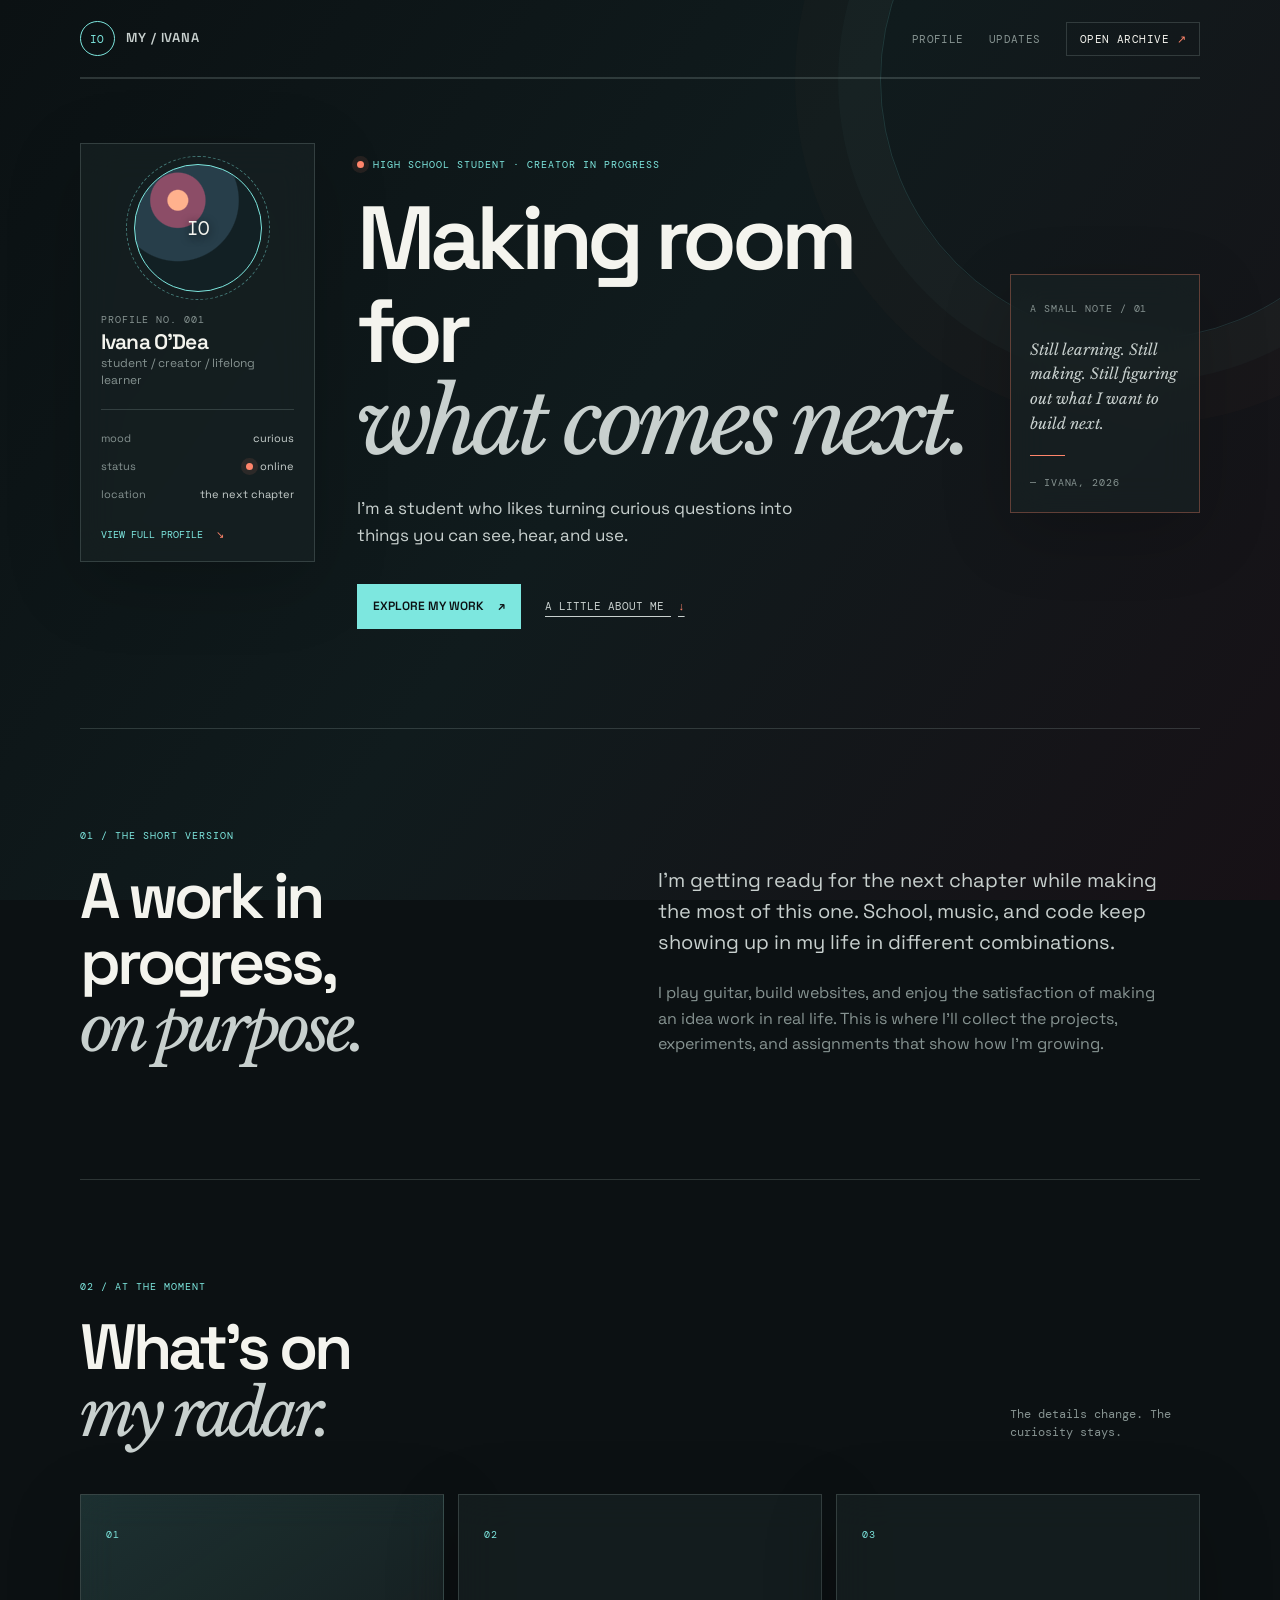
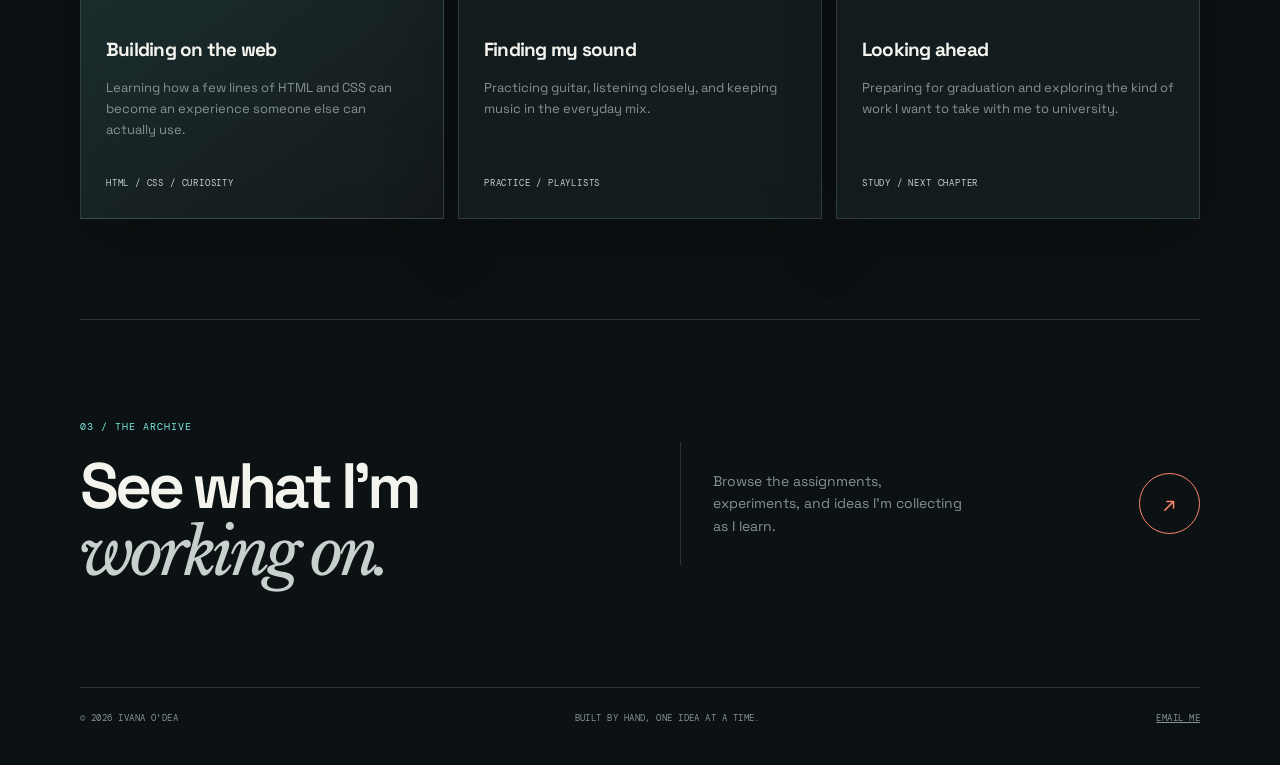
==== commit 5d958775: "links" ====
--- a/index.html
+++ b/index.html
@@ -36,9 +36,18 @@
           <p class="profile-role">student / creator / lifelong learner</p>
           <div class="profile-rule"></div>
           <dl class="profile-meta">
-            <div><dt>mood</dt><dd>curious</dd></div>
-            <div><dt>status</dt><dd><span class="status-dot"></span> online</dd></div>
-            <div><dt>location</dt><dd>the next chapter</dd></div>
+            <div>
+              <dt>mood</dt>
+              <dd>curious</dd>
+            </div>
+            <div>
+              <dt>status</dt>
+              <dd><span class="status-dot"></span> online</dd>
+            </div>
+            <div>
+              <dt>location</dt>
+              <dd>the next chapter</dd>
+            </div>
           </dl>
           <a class="profile-link" href="#about">view full profile <span aria-hidden="true">↘</span></a>
         </aside>
@@ -46,9 +55,11 @@
           <div class="hero-copy">
             <p class="kicker"><span class="status-dot"></span> High school student · creator in progress</p>
             <h1 id="hero-title">Making room for<br><em>what comes next.</em></h1>
-            <p class="hero-intro">I'm a student who likes turning curious questions into things you can see, hear, and use.</p>
+            <p class="hero-intro">I'm a student who likes turning curious questions into things you can see, hear, and
+              use.</p>
             <div class="hero-actions">
-              <a class="button button-primary" href="assignments/index.html">explore my work <span aria-hidden="true">↗</span></a>
+              <a class="button button-primary" href="assignments/index.html">explore my work <span
+                  aria-hidden="true">↗</span></a>
               <a class="text-link" href="#about">a little about me <span aria-hidden="true">↓</span></a>
             </div>
           </div>
@@ -120,6 +131,7 @@
     <footer>
       <p>© 2026 Ivana O'Dea</p>
       <p>Built by hand, one idea at a time.</p>
+      <p><a href="mailto:io62428@stu.alaschools.org">email me</a></p>
     </footer>
   </div>
 
--- a/styles.css
+++ b/styles.css
@@ -1,89 +1,700 @@
 @import url('https://fonts.googleapis.com/css2?family=DM+Mono:wght@400;500&family=Libre+Baskerville:ital,wght@0,400;1,400&family=Space+Grotesk:wght@400;500;600;700&display=swap');
-:root { --ink: #f4f4ee; --soft: #c8d0ce; --muted: #869391; --cyan: #7de7df; --coral: #ff856b; --line: rgba(214,239,234,.16); --glass: rgba(24,34,36,.68); --max: 1180px; }
-*,*::before,*::after { box-sizing: border-box; }
-html { scroll-behavior: smooth; }
-body { min-width: 320px; margin: 0; overflow-x: hidden; background: #0c1113; color: var(--ink); font: 16px/1.6 'Space Grotesk',sans-serif; }
-body::before,body::after { position: fixed; z-index: -1; content: ''; pointer-events: none; }
-body::before { inset: 0; background: linear-gradient(125deg,#0b1113,#101b1d 48%,#171116); }
-body::after { top: -180px; right: -120px; width: 520px; height: 520px; border: 1px solid rgba(125,231,223,.14); border-radius: 50%; box-shadow: 0 0 0 42px rgba(125,231,223,.025),0 0 0 85px rgba(255,133,107,.02); animation: drift 14s ease-in-out infinite alternate; }
-a { color: inherit; }
-.page-shell { max-width: var(--max); margin: 0 auto; padding: 0 30px; }
-.site-nav { display: flex; align-items: center; justify-content: space-between; min-height: 78px; border-bottom: 1px solid var(--line); }
-.brand,.nav-links,.hero-actions,.kicker,.archive-action,footer { display: flex; align-items: center; }
-.brand { gap: 11px; color: var(--soft); font-size: 13px; font-weight: 600; text-decoration: none; letter-spacing: .07em; text-transform: uppercase; }
-.brand-mark { display: grid; width: 35px; height: 35px; place-items: center; border: 1px solid var(--cyan); border-radius: 50%; color: var(--cyan); font: 11px 'DM Mono',monospace; }
-.nav-links { gap: 25px; color: var(--muted); font: 11px 'DM Mono',monospace; letter-spacing: .04em; text-transform: uppercase; }
-.nav-links a { text-decoration: none; transition: color .2s ease; }
-.nav-links a:hover { color: var(--cyan); }
-.nav-links .nav-cta { padding: 9px 13px; border: 1px solid var(--line); color: var(--ink); }
-.nav-cta span,.text-link span { color: var(--coral); }
-main { position: relative; }
-.hero { display: grid; grid-template-columns: 235px minmax(0,1fr); gap: 42px; min-height: 650px; padding: 64px 0 84px; }
-.hero-stage { display: grid; grid-template-columns: minmax(0,1fr) 190px; gap: 38px; align-items: center; }
-.hero-copy { animation: arrive .7s ease both; }
-.glass-panel,.glass-card { background: var(--glass); border: 1px solid var(--line); box-shadow: 0 20px 70px rgba(0,0,0,.2); backdrop-filter: blur(18px); }
-.profile-card { align-self: start; padding: 20px; animation: arrive .7s .12s ease both; }
-.profile-photo { position: relative; display: grid; width: 128px; height: 128px; margin: 0 auto 21px; place-items: center; border: 1px solid var(--cyan); border-radius: 50%; background: radial-gradient(circle at 34% 28%,#ffb18d 0 8%,#8c4d67 9% 22%,#273e4a 23% 49%,#122024 50%); color: var(--ink); }
-.profile-photo::before { position: absolute; inset: -9px; border: 1px dashed rgba(125,231,223,.45); border-radius: 50%; content: ''; animation: spin 20s linear infinite; }
-.profile-photo span { z-index: 1; font: 19px 'DM Mono',monospace; text-shadow: 0 2px 8px #0c1113; }
-.profile-label,.note-label,.note-signoff,.card-number,.card-tag { color: var(--muted); font: 10px 'DM Mono',monospace; letter-spacing: .09em; text-transform: uppercase; }
-.profile-label { margin-bottom: 5px; }
-.profile-card h2 { margin: 0 0 2px; font-size: 21px; letter-spacing: -.04em; }
-.profile-role { margin: 0; color: var(--muted); font-size: 12px; line-height: 1.45; }
-.profile-rule { height: 1px; margin: 20px 0 15px; background: var(--line); }
-.profile-meta { margin: 0; }
-.profile-meta div { display: flex; justify-content: space-between; gap: 12px; padding: 5px 0; font-size: 11px; }
-.profile-meta dt { color: var(--muted); }
-.profile-meta dd { margin: 0; color: var(--soft); text-align: right; }
-.profile-meta .status-dot { display: inline-block; margin-right: 4px; }
-.profile-link { display: block; margin-top: 20px; color: var(--cyan); font: 10px 'DM Mono',monospace; text-decoration: none; text-transform: uppercase; }
-.profile-link span { margin-left: 7px; color: var(--coral); }
-.kicker { gap: 9px; margin: 0 0 21px; color: var(--cyan); font: 10px 'DM Mono',monospace; letter-spacing: .1em; text-transform: uppercase; }
-.status-dot { display: inline-block; width: 7px; height: 7px; border-radius: 50%; background: var(--coral); box-shadow: 0 0 0 5px rgba(255,133,107,.1); }
-h1,h2,h3,p { margin-top: 0; }
-h1,h2 { margin-bottom: 26px; font-weight: 600; line-height: 1.03; letter-spacing: -.065em; }
-h1 { max-width: 690px; font-size: clamp(3.2rem,7vw,6.6rem); }
-h2 { font-size: clamp(2.5rem,5vw,4.6rem); }
-em { color: var(--soft); font-family: 'Libre Baskerville',Georgia,serif; font-weight: 400; }
-.hero-intro { max-width: 465px; margin-bottom: 34px; color: var(--soft); font-size: 17px; }
-.hero-actions { gap: 24px; flex-wrap: wrap; }
-.button { display: inline-flex; gap: 15px; align-items: center; padding: 13px 16px; font-size: 12px; font-weight: 600; text-decoration: none; text-transform: uppercase; transition: transform .2s ease,background .2s ease; }
-.button:hover,.round-link:hover { transform: translateY(-3px); }
-.button-primary { background: var(--cyan); color: #0c1113; }
-.button-primary:hover { background: #b2f6ef; }
-.text-link { color: var(--soft); font: 11px 'DM Mono',monospace; text-underline-offset: 6px; text-transform: uppercase; }
-.text-link span { margin-left: 7px; text-decoration: none; }
-.hero-note { align-self: center; padding: 19px; border-color: rgba(255,133,107,.32); transform: rotate(2deg); animation: arrive .7s .25s ease both; }
-.hero-note p { margin: 18px 0; color: var(--soft); font: italic 15px/1.65 'Libre Baskerville',Georgia,serif; }
-.note-line { display: block; width: 35px; height: 1px; margin-bottom: 12px; background: var(--coral); }
-section { border-top: 1px solid var(--line); }
-.about-section,.now-section,.assignments-panel { padding: 100px 0; }
-.about-section { display: grid; grid-template-columns: .9fr 1fr; gap: 90px; }
-.section-heading .kicker { margin-bottom: 22px; }
-.section-heading h2 { margin-bottom: 0; }
-.about-copy { max-width: 500px; padding-top: 36px; color: var(--muted); }
-.about-copy p { margin-bottom: 22px; }
-.about-copy .large-copy { color: var(--soft); font-size: 20px; line-height: 1.55; }
-.split-heading { display: flex; align-items: end; justify-content: space-between; gap: 30px; margin-bottom: 46px; }
-.section-aside { max-width: 190px; margin: 0 0 7px; color: var(--muted); font: 12px/1.5 'DM Mono',monospace; }
-.now-grid { display: grid; grid-template-columns: repeat(3,1fr); gap: 14px; }
-.glass-card { min-height: 292px; padding: 25px; transition: border-color .25s ease,transform .25s ease; }
-.glass-card:hover { border-color: rgba(125,231,223,.65); transform: translateY(-5px); }
-.featured-card { background: linear-gradient(145deg,rgba(125,231,223,.15),rgba(255,255,255,.035)); }
-.card-number { color: var(--cyan); }
-.glass-card h3 { margin: 90px 0 11px; font-size: 19px; letter-spacing: -.04em; }
-.glass-card p { min-height: 78px; color: var(--muted); font-size: 13px; line-height: 1.65; }
-.card-tag { color: var(--soft); font-size: 9px; }
-.assignments-panel { display: grid; grid-template-columns: 1fr 1fr; gap: 80px; align-items: center; border-bottom: 1px solid var(--line); }
-.assignments-panel h2 { margin-bottom: 0; }
-.archive-action { justify-content: space-between; gap: 25px; padding: 28px 0 28px 32px; border-left: 1px solid var(--line); }
-.archive-action p { max-width: 250px; margin: 0; color: var(--muted); font-size: 14px; }
-.round-link { display: grid; flex: 0 0 auto; width: 61px; height: 61px; place-items: center; border: 1px solid var(--coral); border-radius: 50%; color: var(--coral); font-size: 21px; text-decoration: none; transition: transform .2s ease,background .2s ease; }
-.round-link:hover { background: rgba(255,133,107,.1); }
-footer { justify-content: space-between; padding: 24px 0 32px; color: var(--muted); font: 9px 'DM Mono',monospace; letter-spacing: .05em; text-transform: uppercase; }
-@keyframes arrive { from { opacity: 0; transform: translateY(14px); } to { opacity: 1; transform: translateY(0); } }
-@keyframes drift { from { transform: translate3d(0,0,0) rotate(0); } to { transform: translate3d(-24px,28px,0) rotate(16deg); } }
-@keyframes spin { to { transform: rotate(360deg); } }
-@media (max-width: 850px) { .hero { grid-template-columns: 190px minmax(0,1fr); gap: 25px; } .hero-stage { grid-template-columns: 1fr; gap: 34px; } .hero-note { justify-self: end; max-width: 220px; } .about-section { gap: 45px; } }
-@media (max-width: 650px) { .page-shell { padding: 0 19px; } .site-nav { min-height: 68px; } .nav-links { gap: 12px; } .nav-links a:not(.nav-cta) { display: none; } .nav-links .nav-cta { padding: 8px 9px; font-size: 9px; } .hero { display: block; min-height: 0; padding: 38px 0 60px; } .profile-card { max-width: 300px; margin-bottom: 55px; } .hero-stage { display: block; } h1 { font-size: clamp(3rem,15vw,5rem); } .hero-note { margin: 42px 0 0 auto; } .about-section,.assignments-panel { grid-template-columns: 1fr; gap: 28px; } .about-section,.now-section,.assignments-panel { padding: 70px 0; } .about-copy { padding-top: 0; } .split-heading { display: block; margin-bottom: 34px; } .section-aside { margin-top: 23px; } .now-grid { grid-template-columns: 1fr; } .glass-card { min-height: 240px; } .glass-card h3 { margin-top: 63px; } .archive-action { padding: 26px 0 0; border-top: 1px solid var(--line); border-left: 0; } footer { display: block; } footer p + p { margin-bottom: 0; } }
-+@media (prefers-reduced-motion: reduce) { *,*::before,*::after { scroll-behavior: auto !important; animation-duration: .01ms !important; transition-duration: .01ms !important; } }
+
+:root {
+  --ink: #f4f4ee;
+  --soft: #c8d0ce;
+  --muted: #869391;
+  --cyan: #7de7df;
+  --coral: #ff856b;
+  --line: rgba(214, 239, 234, .16);
+  --glass: rgba(24, 34, 36, .68);
+  --max: 1180px;
+}
+
+*,
+*::before,
+*::after {
+  box-sizing: border-box;
+}
+
+html {
+  scroll-behavior: smooth;
+}
+
+body {
+  min-width: 320px;
+  margin: 0;
+  overflow-x: hidden;
+  background: #0c1113;
+  color: var(--ink);
+  font: 16px/1.6 'Space Grotesk', sans-serif;
+}
+
+body::before,
+body::after {
+  position: fixed;
+  z-index: -1;
+  content: '';
+  pointer-events: none;
+}
+
+body::before {
+  inset: 0;
+  background: linear-gradient(125deg, #0b1113, #101b1d 48%, #171116);
+}
+
+body::after {
+  top: -180px;
+  right: -120px;
+  width: 520px;
+  height: 520px;
+  border: 1px solid rgba(125, 231, 223, .14);
+  border-radius: 50%;
+  box-shadow: 0 0 0 42px rgba(125, 231, 223, .025), 0 0 0 85px rgba(255, 133, 107, .02);
+  animation: drift 14s ease-in-out infinite alternate;
+}
+
+a {
+  color: inherit;
+}
+
+.page-shell {
+  max-width: var(--max);
+  margin: 0 auto;
+  padding: 0 30px;
+}
+
+.site-nav {
+  display: flex;
+  align-items: center;
+  justify-content: space-between;
+  min-height: 78px;
+  border-bottom: 1px solid var(--line);
+}
+
+.brand,
+.nav-links,
+.hero-actions,
+.kicker,
+.archive-action,
+footer {
+  display: flex;
+  align-items: center;
+}
+
+.brand {
+  gap: 11px;
+  color: var(--soft);
+  font-size: 13px;
+  font-weight: 600;
+  text-decoration: none;
+  letter-spacing: .07em;
+  text-transform: uppercase;
+}
+
+.brand-mark {
+  display: grid;
+  width: 35px;
+  height: 35px;
+  place-items: center;
+  border: 1px solid var(--cyan);
+  border-radius: 50%;
+  color: var(--cyan);
+  font: 11px 'DM Mono', monospace;
+}
+
+.nav-links {
+  gap: 25px;
+  color: var(--muted);
+  font: 11px 'DM Mono', monospace;
+  letter-spacing: .04em;
+  text-transform: uppercase;
+}
+
+.nav-links a {
+  text-decoration: none;
+  transition: color .2s ease;
+}
+
+.nav-links a:hover {
+  color: var(--cyan);
+}
+
+.nav-links .nav-cta {
+  padding: 9px 13px;
+  border: 1px solid var(--line);
+  color: var(--ink);
+}
+
+.nav-cta span,
+.text-link span {
+  color: var(--coral);
+}
+
+main {
+  position: relative;
+}
+
+.hero {
+  display: grid;
+  grid-template-columns: 235px minmax(0, 1fr);
+  gap: 42px;
+  min-height: 650px;
+  padding: 64px 0 84px;
+}
+
+.hero-stage {
+  display: grid;
+  grid-template-columns: minmax(0, 1fr) 190px;
+  gap: 38px;
+  align-items: center;
+}
+
+.hero-copy {
+  animation: arrive .7s ease both;
+}
+
+.glass-panel,
+.glass-card {
+  background: var(--glass);
+  border: 1px solid var(--line);
+  box-shadow: 0 20px 70px rgba(0, 0, 0, .2);
+  backdrop-filter: blur(18px);
+}
+
+.profile-card {
+  align-self: start;
+  padding: 20px;
+  animation: arrive .7s .12s ease both;
+}
+
+.profile-photo {
+  position: relative;
+  display: grid;
+  width: 128px;
+  height: 128px;
+  margin: 0 auto 21px;
+  place-items: center;
+  border: 1px solid var(--cyan);
+  border-radius: 50%;
+  background: radial-gradient(circle at 34% 28%, #ffb18d 0 8%, #8c4d67 9% 22%, #273e4a 23% 49%, #122024 50%);
+  color: var(--ink);
+}
+
+.profile-photo::before {
+  position: absolute;
+  inset: -9px;
+  border: 1px dashed rgba(125, 231, 223, .45);
+  border-radius: 50%;
+  content: '';
+  animation: spin 20s linear infinite;
+}
+
+.profile-photo span {
+  z-index: 1;
+  font: 19px 'DM Mono', monospace;
+  text-shadow: 0 2px 8px #0c1113;
+}
+
+.profile-label,
+.note-label,
+.note-signoff,
+.card-number,
+.card-tag {
+  color: var(--muted);
+  font: 10px 'DM Mono', monospace;
+  letter-spacing: .09em;
+  text-transform: uppercase;
+}
+
+.profile-label {
+  margin-bottom: 5px;
+}
+
+.profile-card h2 {
+  margin: 0 0 2px;
+  font-size: 21px;
+  letter-spacing: -.04em;
+}
+
+.profile-role {
+  margin: 0;
+  color: var(--muted);
+  font-size: 12px;
+  line-height: 1.45;
+}
+
+.profile-rule {
+  height: 1px;
+  margin: 20px 0 15px;
+  background: var(--line);
+}
+
+.profile-meta {
+  margin: 0;
+}
+
+.profile-meta div {
+  display: flex;
+  justify-content: space-between;
+  gap: 12px;
+  padding: 5px 0;
+  font-size: 11px;
+}
+
+.profile-meta dt {
+  color: var(--muted);
+}
+
+.profile-meta dd {
+  margin: 0;
+  color: var(--soft);
+  text-align: right;
+}
+
+.profile-meta .status-dot {
+  display: inline-block;
+  margin-right: 4px;
+}
+
+.profile-link {
+  display: block;
+  margin-top: 20px;
+  color: var(--cyan);
+  font: 10px 'DM Mono', monospace;
+  text-decoration: none;
+  text-transform: uppercase;
+}
+
+.profile-link span {
+  margin-left: 7px;
+  color: var(--coral);
+}
+
+.kicker {
+  gap: 9px;
+  margin: 0 0 21px;
+  color: var(--cyan);
+  font: 10px 'DM Mono', monospace;
+  letter-spacing: .1em;
+  text-transform: uppercase;
+}
+
+.status-dot {
+  display: inline-block;
+  width: 7px;
+  height: 7px;
+  border-radius: 50%;
+  background: var(--coral);
+  box-shadow: 0 0 0 5px rgba(255, 133, 107, .1);
+}
+
+h1,
+h2,
+h3,
+p {
+  margin-top: 0;
+}
+
+h1,
+h2 {
+  margin-bottom: 26px;
+  font-weight: 600;
+  line-height: 1.03;
+  letter-spacing: -.065em;
+}
+
+h1 {
+  max-width: 690px;
+  font-size: clamp(3.2rem, 7vw, 6.6rem);
+}
+
+h2 {
+  font-size: clamp(2.5rem, 5vw, 4.6rem);
+}
+
+em {
+  color: var(--soft);
+  font-family: 'Libre Baskerville', Georgia, serif;
+  font-weight: 400;
+}
+
+.hero-intro {
+  max-width: 465px;
+  margin-bottom: 34px;
+  color: var(--soft);
+  font-size: 17px;
+}
+
+.hero-actions {
+  gap: 24px;
+  flex-wrap: wrap;
+}
+
+.button {
+  display: inline-flex;
+  gap: 15px;
+  align-items: center;
+  padding: 13px 16px;
+  font-size: 12px;
+  font-weight: 600;
+  text-decoration: none;
+  text-transform: uppercase;
+  transition: transform .2s ease, background .2s ease;
+}
+
+.button:hover,
+.round-link:hover {
+  transform: translateY(-3px);
+}
+
+.button-primary {
+  background: var(--cyan);
+  color: #0c1113;
+}
+
+.button-primary:hover {
+  background: #b2f6ef;
+}
+
+.text-link {
+  color: var(--soft);
+  font: 11px 'DM Mono', monospace;
+  text-underline-offset: 6px;
+  text-transform: uppercase;
+}
+
+.text-link span {
+  margin-left: 7px;
+  text-decoration: none;
+}
+
+.hero-note {
+  align-self: center;
+  padding: 19px;
+  border-color: rgba(255, 133, 107, .32);
+  transform: rotate(2deg);
+  animation: arrive .7s .25s ease both;
+}
+
+.hero-note p {
+  margin: 18px 0;
+  color: var(--soft);
+  font: italic 15px/1.65 'Libre Baskerville', Georgia, serif;
+}
+
+.note-line {
+  display: block;
+  width: 35px;
+  height: 1px;
+  margin-bottom: 12px;
+  background: var(--coral);
+}
+
+section {
+  border-top: 1px solid var(--line);
+}
+
+.about-section,
+.now-section,
+.assignments-panel {
+  padding: 100px 0;
+}
+
+.about-section {
+  display: grid;
+  grid-template-columns: .9fr 1fr;
+  gap: 90px;
+}
+
+.section-heading .kicker {
+  margin-bottom: 22px;
+}
+
+.section-heading h2 {
+  margin-bottom: 0;
+}
+
+.about-copy {
+  max-width: 500px;
+  padding-top: 36px;
+  color: var(--muted);
+}
+
+.about-copy p {
+  margin-bottom: 22px;
+}
+
+.about-copy .large-copy {
+  color: var(--soft);
+  font-size: 20px;
+  line-height: 1.55;
+}
+
+.split-heading {
+  display: flex;
+  align-items: end;
+  justify-content: space-between;
+  gap: 30px;
+  margin-bottom: 46px;
+}
+
+.section-aside {
+  max-width: 190px;
+  margin: 0 0 7px;
+  color: var(--muted);
+  font: 12px/1.5 'DM Mono', monospace;
+}
+
+.now-grid {
+  display: grid;
+  grid-template-columns: repeat(3, 1fr);
+  gap: 14px;
+}
+
+.glass-card {
+  min-height: 292px;
+  padding: 25px;
+  transition: border-color .25s ease, transform .25s ease;
+}
+
+.glass-card:hover {
+  border-color: rgba(125, 231, 223, .65);
+  transform: translateY(-5px);
+}
+
+.featured-card {
+  background: linear-gradient(145deg, rgba(125, 231, 223, .15), rgba(255, 255, 255, .035));
+}
+
+.card-number {
+  color: var(--cyan);
+}
+
+.glass-card h3 {
+  margin: 90px 0 11px;
+  font-size: 19px;
+  letter-spacing: -.04em;
+}
+
+.glass-card p {
+  min-height: 78px;
+  color: var(--muted);
+  font-size: 13px;
+  line-height: 1.65;
+}
+
+.card-tag {
+  color: var(--soft);
+  font-size: 9px;
+}
+
+.assignments-panel {
+  display: grid;
+  grid-template-columns: 1fr 1fr;
+  gap: 80px;
+  align-items: center;
+  border-bottom: 1px solid var(--line);
+}
+
+.assignments-panel h2 {
+  margin-bottom: 0;
+}
+
+.archive-action {
+  justify-content: space-between;
+  gap: 25px;
+  padding: 28px 0 28px 32px;
+  border-left: 1px solid var(--line);
+}
+
+.archive-action p {
+  max-width: 250px;
+  margin: 0;
+  color: var(--muted);
+  font-size: 14px;
+}
+
+.round-link {
+  display: grid;
+  flex: 0 0 auto;
+  width: 61px;
+  height: 61px;
+  place-items: center;
+  border: 1px solid var(--coral);
+  border-radius: 50%;
+  color: var(--coral);
+  font-size: 21px;
+  text-decoration: none;
+  transition: transform .2s ease, background .2s ease;
+}
+
+.round-link:hover {
+  background: rgba(255, 133, 107, .1);
+}
+
+footer {
+  justify-content: space-between;
+  padding: 24px 0 32px;
+  color: var(--muted);
+  font: 9px 'DM Mono', monospace;
+  letter-spacing: .05em;
+  text-transform: uppercase;
+}
+
+@keyframes arrive {
+  from {
+    opacity: 0;
+    transform: translateY(14px);
+  }
+
+  to {
+    opacity: 1;
+    transform: translateY(0);
+  }
+}
+
+@keyframes drift {
+  from {
+    transform: translate3d(0, 0, 0) rotate(0);
+  }
+
+  to {
+    transform: translate3d(-24px, 28px, 0) rotate(16deg);
+  }
+}
+
+@keyframes spin {
+  to {
+    transform: rotate(360deg);
+  }
+}
+
+@media (max-width: 850px) {
+  .hero {
+    grid-template-columns: 190px minmax(0, 1fr);
+    gap: 25px;
+  }
+
+  .hero-stage {
+    grid-template-columns: 1fr;
+    gap: 34px;
+  }
+
+  .hero-note {
+    justify-self: end;
+    max-width: 220px;
+  }
+
+  .about-section {
+    gap: 45px;
+  }
+}
+
+@media (max-width: 650px) {
+  .page-shell {
+    padding: 0 19px;
+  }
+
+  .site-nav {
+    min-height: 68px;
+  }
+
+  .nav-links {
+    gap: 12px;
+  }
+
+  .nav-links a:not(.nav-cta) {
+    display: none;
+  }
+
+  .nav-links .nav-cta {
+    padding: 8px 9px;
+    font-size: 9px;
+  }
+
+  .hero {
+    display: block;
+    min-height: 0;
+    padding: 38px 0 60px;
+  }
+
+  .profile-card {
+    max-width: 300px;
+    margin-bottom: 55px;
+  }
+
+  .hero-stage {
+    display: block;
+  }
+
+  h1 {
+    font-size: clamp(3rem, 15vw, 5rem);
+  }
+
+  .hero-note {
+    margin: 42px 0 0 auto;
+  }
+
+  .about-section,
+  .assignments-panel {
+    grid-template-columns: 1fr;
+    gap: 28px;
+  }
+
+  .about-section,
+  .now-section,
+  .assignments-panel {
+    padding: 70px 0;
+  }
+
+  .about-copy {
+    padding-top: 0;
+  }
+
+  .split-heading {
+    display: block;
+    margin-bottom: 34px;
+  }
+
+  .section-aside {
+    margin-top: 23px;
+  }
+
+  .now-grid {
+    grid-template-columns: 1fr;
+  }
+
+  .glass-card {
+    min-height: 240px;
+  }
+
+  .glass-card h3 {
+    margin-top: 63px;
+  }
+
+  .archive-action {
+    padding: 26px 0 0;
+    border-top: 1px solid var(--line);
+    border-left: 0;
+  }
+
+  footer {
+    display: block;
+  }
+
+  footer p+p {
+    margin-bottom: 0;
+  }
+}
+
++@media (prefers-reduced-motion: reduce) {
+
+  *,
+  *::before,
+  *::after {
+    scroll-behavior: auto !important;
+    animation-duration: .01ms !important;
+    transition-duration: .01ms !important;
+  }
+}
